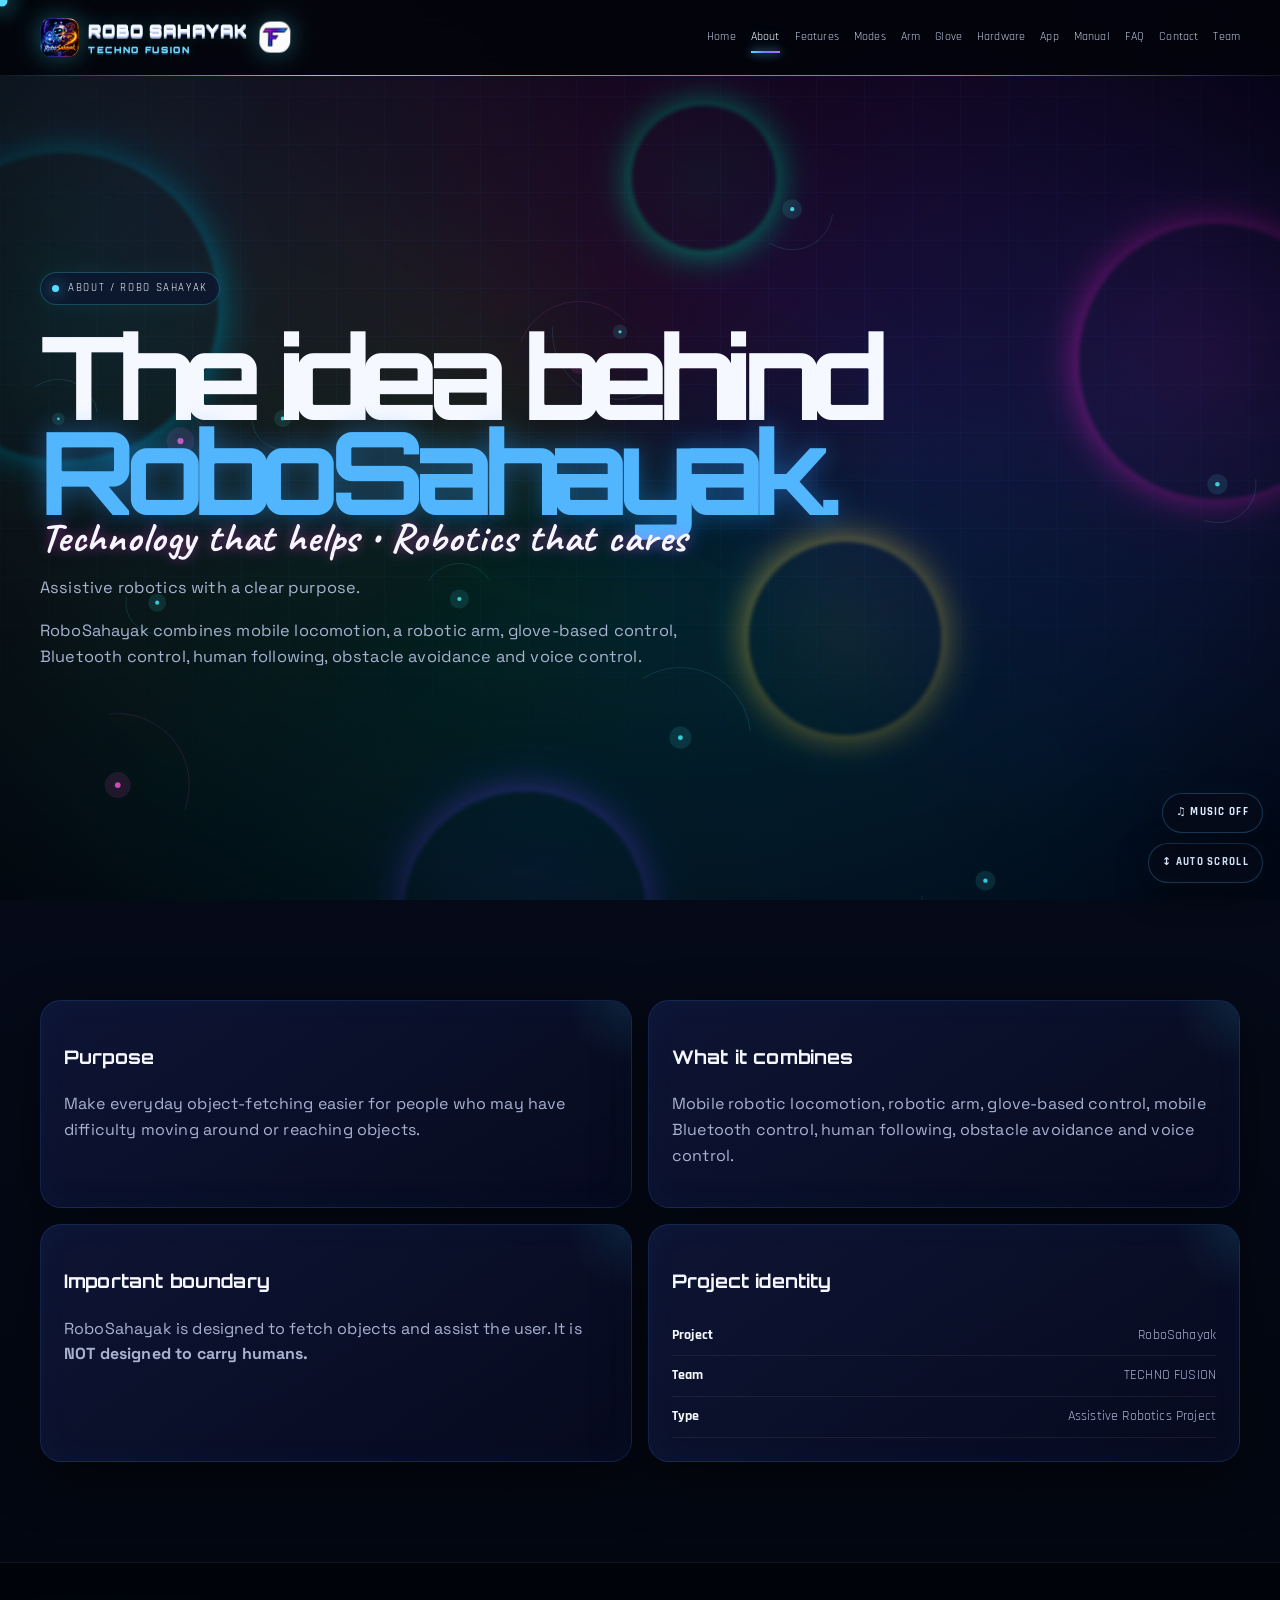
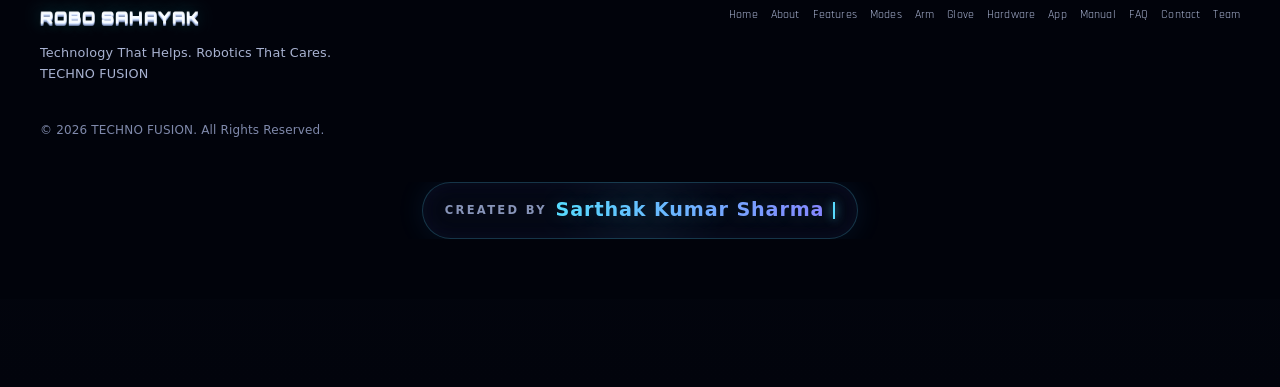
==== about.html @ befca132 "publish RoboSahayak_V1" ====
<!doctype html><html lang="en"><head><meta charset="utf-8"><meta name="theme-color" content="#02030a"><meta name="viewport" content="width=device-width,initial-scale=1"><meta name="description" content="RoboSahayak combines mobile locomotion, a robotic arm, glove-based control, Bluetooth control, human following, obstacle avoidance and voice control."><meta property="og:title" content="RoboSahayak | About"><meta property="og:description" content="RoboSahayak combines mobile locomotion, a robotic arm, glove-based control, Bluetooth control, human following, obstacle avoidance and voice control."><meta property="og:type" content="website"><title>RoboSahayak | About</title><link rel="icon" href="assets/RoboSahayak_final_logo.jpeg"><link rel="stylesheet" href="styles.css"></head><body><div class="cursor" aria-hidden="true"></div>
<header class="nav"><div class="container navin"><a class="brand" href="index.html"><img src="assets/RoboSahayak_final_logo.jpeg" alt="RoboSahayak logo" onerror="this.style.display='none'"><div class="three-d-brand"><span class="three-d-robo">ROBO SAHAYAK</span><small class="three-d-techno">TECHNO FUSION</small></div><img class="tfmark three-d-tf" src="assets/TECHNO_FUSION_TF_logo.png" alt="TECHNO FUSION TF logo"></a><button class="menu" aria-label="Open navigation" aria-expanded="false">☰</button><nav class="links" aria-label="Main navigation"><a href="index.html">Home</a><a href="about.html">About</a><a href="features.html">Features</a><a href="modes.html">Modes</a><a href="arm.html">Arm</a><a href="glove.html">Glove</a><a href="hardware.html">Hardware</a><a href="app.html">App</a><a href="manual.html">Manual</a><a href="faq.html">FAQ</a><a href="contact.html">Contact</a><a href="team.html">Team</a></nav></div></header>
<main><section class="hero"><div class="container"><div class="reveal"><span class="eyebrow"><span class="dot"></span> About / ROBO SAHAYAK</span><h1 style="margin-top:24px">The idea behind <span class='blue'>RoboSahayak.</span></h1><div class="tagline-script reveal">Technology that helps • Robotics that cares</div><p>Assistive robotics with a clear purpose.</p><p>RoboSahayak combines mobile locomotion, a robotic arm, glove-based control, Bluetooth control, human following, obstacle avoidance and voice control.</p></div></div></section><section><div class="container grid g2"><div class="card reveal"><h3>Purpose</h3><p>Make everyday object-fetching easier for people who may have difficulty moving around or reaching objects.</p></div><div class="card reveal"><h3>What it combines</h3><p>Mobile robotic locomotion, robotic arm, glove-based control, mobile Bluetooth control, human following, obstacle avoidance and voice control.</p></div><div class="card reveal"><h3>Important boundary</h3><p>RoboSahayak is designed to fetch objects and assist the user. It is <b>NOT designed to carry humans.</b></p></div><div class="card reveal"><h3>Project identity</h3><div class="spec"><b>Project</b><span>RoboSahayak</span></div><div class="spec"><b>Team</b><span>TECHNO FUSION</span></div><div class="spec"><b>Type</b><span>Assistive Robotics Project</span></div></div></div></section></main>
<footer><div class="container foot"><div><div class="brand"><span class="three-d-brand three-d-robo">ROBO SAHAYAK</span></div><p style="color:var(--muted);font-size:.8rem">Technology That Helps. Robotics That Cares.<br>TECHNO FUSION</p></div><nav><a href="index.html">Home</a><a href="about.html">About</a><a href="features.html">Features</a><a href="modes.html">Modes</a><a href="arm.html">Arm</a><a href="glove.html">Glove</a><a href="hardware.html">Hardware</a><a href="app.html">App</a><a href="manual.html">Manual</a><a href="faq.html">FAQ</a><a href="contact.html">Contact</a><a href="team.html">Team</a></nav></div><div class="container" style="margin-top:24px;color:#7f89ab;font-size:.75rem">© 2026 TECHNO FUSION. All Rights Reserved.</div><div class="creator-credit" aria-label="Created by Sarthak Kumar Sharma"><div class="creator-credit-line"><span class="creator-label">Created by</span><span class="creator-name">Sarthak Kumar Sharma</span><span class="creator-cursor" aria-hidden="true"></span></div></div></footer><script src="script.js"></script></body></html>
---- styles.css ----
/* Premium multi-font system: futuristic display + technical UI + stylish handwritten accents */
@import url('https://fonts.googleapis.com/css2?family=Caveat:wght@500;600;700&family=Exo+2:wght@400;500;600;700;800&family=Orbitron:wght@500;600;700;800;900&family=Rajdhani:wght@400;500;600;700&family=Space+Grotesk:wght@400;500;600;700&display=swap');
:root{
 --font-display:'Orbitron',system-ui,sans-serif;
 --font-body:'Space Grotesk',system-ui,sans-serif;
 --font-tech:'Rajdhani',system-ui,sans-serif;
 --font-alt:'Exo 2',system-ui,sans-serif;
 --font-script:'Caveat',cursive;
}
body{font-family:var(--font-body),system-ui,sans-serif;letter-spacing:.01em}
.nav,.links,.btn,.kicker,.eyebrow,.spec,.node,.foot nav{font-family:var(--font-tech),system-ui,sans-serif}
.brand,.brand small,.hero h1,.head h2,.card h3,.loader-logo,.foot strong{font-family:var(--font-display),var(--font-alt),system-ui,sans-serif}
.hero p,.head p,.card p,details p,label,input,textarea,select{font-family:var(--font-body),system-ui,sans-serif}
.script,.handwritten,.tagline-script{font-family:var(--font-script),cursive!important;font-weight:700;letter-spacing:.02em}
.tagline-script{font-size:clamp(1.7rem,3.2vw,2.6rem);line-height:1;color:#f7f5ff;text-shadow:0 0 12px #ff4fd866,0 0 28px #a86cff33;display:inline-block;transform:rotate(-2deg);animation:scriptFloat 3.2s ease-in-out infinite}
.kicker{letter-spacing:.2em}
@keyframes scriptFloat{50%{transform:rotate(1deg) translateY(-3px)}}
@media(prefers-reduced-motion:reduce){.tagline-script{animation:none!important}}
:root{--bg:#02030a;--bg2:#07091a;--panel:rgba(9,13,34,.72);--panel-solid:#0b102b;--text:#f6f8ff;--muted:#a8b2d1;--cyan:#43f5ff;--blue:#36a7ff;--purple:#9b6cff;--pink:#ff49d8;--gold:#ffd76a;--green:#5cff9a;--max:1200px;--ease:cubic-bezier(.2,.75,.2,1)}
*{box-sizing:border-box}html{scroll-behavior:smooth;scroll-padding-top:86px}body{margin:0;color:var(--text);font-family:Inter,ui-sans-serif,system-ui,-apple-system,BlinkMacSystemFont,"Segoe UI",sans-serif;background:radial-gradient(circle at 12% 10%,#164cff22,transparent 28rem),radial-gradient(circle at 88% 22%,#ff32dc1c,transparent 28rem),linear-gradient(180deg,var(--bg),var(--bg2) 50%,#02030a);overflow-x:hidden;line-height:1.6}
body:before{content:"";position:fixed;inset:0;z-index:-4;pointer-events:none;background-image:linear-gradient(#6270ff0b 1px,transparent 1px),linear-gradient(90deg,#6270ff0b 1px,transparent 1px);background-size:48px 48px;mask-image:linear-gradient(#000 0%,#000 55%,transparent 100%)}
body:after{content:"";position:fixed;inset:0;z-index:100;pointer-events:none;background:radial-gradient(circle at var(--mx,50%) var(--my,50%),#43f5ff0a,transparent 24rem);mix-blend-mode:screen}
a{color:inherit;text-decoration:none}img,video{max-width:100%;display:block}.container{width:min(var(--max),calc(100% - 36px));margin:auto}
/* Loading / transition */
.loader{position:fixed;inset:0;z-index:9999;background:#010208;overflow:hidden;transition:opacity .55s ease,visibility .55s}.loader.hide{opacity:0;visibility:hidden;pointer-events:none}.loader-status{font-size:.65rem;letter-spacing:.19em;color:#e2e8ff;text-transform:uppercase}.loader-bar{height:3px;background:#fff2;border-radius:99px;margin-top:12px;overflow:hidden}.loader-bar i{display:block;height:100%;width:0;background:linear-gradient(90deg,var(--cyan),var(--blue),var(--purple),var(--pink));box-shadow:0 0 18px var(--cyan);animation:load 1.8s var(--ease) forwards}.loader-percent{font-size:.62rem;letter-spacing:.2em;color:#aeb8d8;margin-top:7px}.page-transition{position:fixed;inset:0;z-index:9000;background:radial-gradient(circle,#172d78,#050616 65%);opacity:0;visibility:hidden;transition:.4s}.page-transition.on{opacity:1;visibility:visible}
/* Navigation */
.nav{height:76px;position:fixed;inset:0 0 auto;z-index:5000;background:#03040be8;border-bottom:1px solid #fff1;backdrop-filter:blur(16px);-webkit-backdrop-filter:blur(16px)}.nav:after{content:"";position:absolute;left:0;right:0;bottom:-1px;height:1px;background:linear-gradient(90deg,transparent,var(--cyan),var(--purple),var(--pink),transparent);animation:lineTravel 5s linear infinite}.navin{height:100%;display:flex;align-items:center;gap:18px}.brand{display:flex;align-items:center;gap:9px;font-weight:950;letter-spacing:.04em;white-space:nowrap}.brand img{width:39px;height:39px;border-radius:11px;object-fit:contain;filter:drop-shadow(0 0 12px #43f5ff55)}.brand .tfmark{width:31px;height:31px;margin-left:3px}.brand small{display:block;color:#909bbd;font-size:.55rem;letter-spacing:.19em}.links{margin-left:auto;display:flex;align-items:center;gap:15px}.links a{font-size:.74rem;color:#c2c9df;position:relative;padding:8px 0;transition:color .2s ease,text-shadow .2s ease}.links a:after{content:"";position:absolute;left:0;right:100%;bottom:2px;height:2px;background:linear-gradient(90deg,var(--cyan),var(--purple),var(--pink));box-shadow:0 0 10px var(--cyan);transition:right .25s}.links a:hover,.links a.active{color:#fff;text-shadow:0 0 14px #43f5ff66}.links a:hover:after,.links a.active:after{right:0}.menu{display:none;margin-left:auto;border:1px solid #43f5ff33;background:#ffffff07;color:#fff;border-radius:12px;padding:9px 12px;font-size:1.1rem}
/* Main / hero */
main{padding-top:76px}.hero{min-height:calc(100vh - 76px);display:grid;align-items:center;padding:72px 0 90px;position:relative}.hero-wrap{display:grid;grid-template-columns:1.03fr .97fr;align-items:center;gap:50px}.hero h1{font-size:clamp(4rem,9vw,8.5rem);line-height:.82;letter-spacing:-.09em;margin:24px 0 0}.hero p{max-width:720px;color:var(--muted);font-size:1.02rem}.eyebrow{display:inline-flex;align-items:center;gap:9px;padding:7px 11px;border:1px solid #43f5ff3b;background:#0b1430aa;border-radius:999px;font-size:.69rem;letter-spacing:.15em;text-transform:uppercase;box-shadow:0 0 24px #43f5ff0e}.dot{width:7px;height:7px;border-radius:50%;background:var(--cyan);box-shadow:0 0 15px var(--cyan);animation:blink 1.2s ease-in-out infinite}.blue{color:var(--blue);text-shadow:0 0 24px #36a7ff66}.purple{color:var(--purple);text-shadow:0 0 24px #9b6cff66}.actions{display:flex;gap:11px;flex-wrap:wrap;margin-top:24px}.btn{min-height:49px;padding:0 17px;border-radius:13px;border:1px solid #43f5ff36;display:inline-flex;align-items:center;justify-content:center;font-weight:850;font-size:.86rem;position:relative;overflow:hidden;transition:transform .2s ease,box-shadow .2s ease,border-color .2s ease}.btn:before{content:"";position:absolute;top:0;bottom:0;width:90px;background:linear-gradient(90deg,transparent,#fff4,transparent);transform:translateX(-150px);animation:buttonShine 4s ease-in-out infinite}.btn>*{position:relative}.primary{background:linear-gradient(120deg,var(--blue),var(--purple),var(--pink));background-size:200% 200%;animation:gradient 6s ease infinite;box-shadow:0 0 26px #7b5cff2b}.secondary{background:#fff6}.btn:hover{transform:translateY(-3px);border-color:#43f5ff88;box-shadow:0 0 28px #43f5ff22,0 14px 32px #0007}
/* media/robot */
.hero-visual{min-height:470px;display:grid;place-items:center}.media-orbit{width:min(520px,90vw);aspect-ratio:1;position:relative;display:grid;place-items:center}.media-orbit:before,.media-orbit:after{content:"";position:absolute;border-radius:50%;border:1px solid #43f5ff22;inset:8%;animation:orbit 18s linear infinite}.media-orbit:after{inset:17%;border-color:#ff49d833;animation-direction:reverse;animation-duration:13s}.media-ring{position:absolute;border-radius:50%;border:1px solid #43f5ff33;pointer-events:none}.r1{inset:2%;animation:orbit 24s linear infinite}.r2{inset:26%;border-style:dashed;animation:orbit 10s linear infinite reverse}.r3{inset:38%;border-color:#ffd76a55;animation:orbit 7s linear infinite}.hero-art{position:absolute;width:63%;height:63%;object-fit:contain;mix-blend-mode:screen;opacity:.88;filter:drop-shadow(0 0 22px #43f5ff22);animation:heroFloat 4.5s ease-in-out infinite}.media-label{position:absolute;bottom:7%;padding:8px 11px;border:1px solid #43f5ff33;background:#050817d9;border-radius:999px;color:#dbe3ff;font-size:.6rem;letter-spacing:.14em;box-shadow:0 0 20px #43f5ff12}
/* sections/cards */
section{padding:100px 0;position:relative}.head{max-width:800px;margin-bottom:34px}.kicker{color:var(--cyan);font-size:.69rem;font-weight:900;letter-spacing:.16em;text-transform:uppercase;text-shadow:0 0 14px #43f5ff55}.head h2{font-size:clamp(2rem,5vw,3.5rem);line-height:1.04;letter-spacing:-.045em;margin:8px 0 12px}.head p,.card p{color:var(--muted)}.grid{display:grid;gap:16px}.g2{grid-template-columns:repeat(2,1fr)}.g3{grid-template-columns:repeat(3,1fr)}.g4{grid-template-columns:repeat(4,1fr)}.card{position:relative;overflow:hidden;background:linear-gradient(145deg,#11183bcf,#070b20e8);border:1px solid #7168ff2e;border-radius:21px;padding:23px;box-shadow:0 18px 55px #0006,inset 0 0 35px #7b5cff08;transition:transform .35s var(--ease),border-color .25s,box-shadow .35s}.card:before{content:"";position:absolute;width:130px;height:130px;right:-65px;top:-65px;border-radius:50%;background:radial-gradient(circle,#43f5ff16,transparent 70%);animation:orbDrift 8s ease-in-out infinite}.card:after{content:"";position:absolute;left:-110%;top:0;width:75%;height:1px;background:linear-gradient(90deg,transparent,var(--cyan),var(--pink),transparent);animation:scan 5s linear infinite}.card:hover{transform:translateY(-6px);border-color:#43f5ff66;box-shadow:0 0 30px #43f5ff15,0 24px 65px #0008,inset 0 0 45px #9b6cff08}.icon{font-size:1.35rem;margin-bottom:13px;text-shadow:0 0 18px currentColor;animation:iconBob 3s ease-in-out infinite}.spec{display:flex;justify-content:space-between;gap:16px;padding:9px 0;border-bottom:1px solid #fff1;font-size:.85rem}.spec span{color:var(--muted);text-align:right}.flow{display:flex;flex-wrap:wrap;align-items:center;justify-content:center;gap:9px}.node{padding:11px 14px;border:1px solid #43f5ff33;background:#fff4;border-radius:12px;font-size:.79rem;font-weight:850;box-shadow:0 0 16px #43f5ff0c;animation:node 3s ease-in-out infinite}.arrow{color:var(--cyan);font-weight:950;animation:arrow 1.3s ease-in-out infinite}.timeline{display:grid;gap:13px}.step{display:grid;grid-template-columns:47px 1fr;gap:14px}.num{width:42px;height:42px;border-radius:50%;display:grid;place-items:center;background:linear-gradient(135deg,var(--cyan),var(--purple),var(--pink));font-weight:950;box-shadow:0 0 25px #9b6cff44;animation:numPulse 2.6s ease-in-out infinite}.distance{display:grid;grid-template-columns:repeat(3,1fr);gap:12px}.distance .card{text-align:center}.distance strong{font-size:1.4rem;display:block}.gallery{display:grid;grid-template-columns:repeat(4,1fr);gap:14px}.ph{aspect-ratio:4/3;border:1px dashed #7168ff55;border-radius:17px;display:grid;place-items:center;text-align:center;color:#9ca7cc;background:linear-gradient(135deg,#36a7ff08,#9b6cff0b);position:relative;overflow:hidden}.ph:before{content:"";position:absolute;left:0;right:0;top:-2px;height:2px;background:linear-gradient(90deg,transparent,var(--cyan),transparent);box-shadow:0 0 12px var(--cyan);animation:photoScan 3.5s linear infinite}.wide{grid-column:span 2}
/* radar */
.radar{width:min(300px,80vw);aspect-ratio:1;margin:auto;border-radius:50%;position:relative;border:1px solid #43f5ff55;background:repeating-radial-gradient(circle,#43f5ff08 0 1px,transparent 2px 54px);box-shadow:0 0 55px #43f5ff12,inset 0 0 40px #43f5ff08;overflow:hidden}.radar:before{content:"";position:absolute;inset:50% 0 auto 50%;width:50%;height:2px;transform-origin:left;background:linear-gradient(90deg,var(--cyan),transparent);box-shadow:0 0 14px var(--cyan);animation:radar 2.6s linear infinite}.radar:after{content:"";position:absolute;left:67%;top:31%;width:9px;height:9px;border-radius:50%;background:var(--pink);box-shadow:0 0 20px var(--pink);animation:target 1.1s ease-in-out infinite}
/* form/footer */
input,textarea,select{width:100%;background:#020616e8;color:#fff;border:1px solid #7168ff55;border-radius:12px;padding:12px 13px;font:inherit;outline:none;transition:.2s}input:focus,textarea:focus,select:focus{border-color:var(--cyan);box-shadow:0 0 20px #43f5ff18}label{display:grid;gap:6px;color:#dbe1f5;font-size:.82rem;margin-bottom:12px}textarea{min-height:125px;resize:vertical}details{padding:16px 18px;background:#fff4;border:1px solid #7168ff44;border-radius:14px;transition:.25s}details+details{margin-top:9px}details[open]{border-color:#43f5ff66;box-shadow:0 0 26px #43f5ff12}summary{cursor:pointer;font-weight:800}details p{color:var(--muted);padding-top:9px}footer{padding:42px 0;border-top:1px solid #fff1;background:#02040be8;position:relative}.foot{display:flex;justify-content:space-between;gap:25px;flex-wrap:wrap}.foot nav{display:flex;flex-wrap:wrap;gap:13px;color:var(--muted);font-size:.78rem}.foot nav a:hover{color:var(--cyan)}
/* Reveal and FX */
.reveal{opacity:0;transform:translateY(22px);transition:opacity .75s var(--ease),transform .75s var(--ease)}.reveal.show{opacity:1;transform:none}.glow{animation:glow 3s ease-in-out infinite}.cursor{position:fixed;z-index:10001;pointer-events:none;width:11px;height:11px;border-radius:50%;background:var(--cyan);box-shadow:0 0 22px 6px #43f5ff55;transform:translate(-50%,-50%);display:none}.ambient-canvas{position:fixed;inset:0;width:100%;height:100%;z-index:-2;pointer-events:none}.sound-dot{width:6px;height:6px;display:inline-block;border-radius:50%;background:var(--cyan);box-shadow:0 0 9px var(--cyan);margin-right:6px}
@keyframes load{to{width:100%}}@keyframes reactorSpin{to{transform:rotate(360deg)}}@keyframes reactorOrbit{to{transform:rotate(360deg)}}@keyframes hue{to{background-position:300% 0}}@keyframes loaderFloat{50%{transform:translateY(-7px) rotate(2deg)}}@keyframes lineTravel{to{background-position:300% 0}}@keyframes blink{50%{opacity:.35;transform:scale(.65)}}@keyframes buttonShine{0%,55%{transform:translateX(-150px)}75%,100%{transform:translateX(520px)}}@keyframes gradient{50%{background-position:100% 80%}}@keyframes orbit{to{transform:rotate(360deg)}}@keyframes heroFloat{50%{transform:translateY(-8px)}}@keyframes orbDrift{50%{transform:translate(-30px,30px)}}@keyframes scan{to{left:130%}}@keyframes iconBob{50%{transform:translateY(-3px)}}@keyframes node{50%{transform:translateY(-2px);box-shadow:0 0 20px #43f5ff18}}@keyframes arrow{50%{transform:translateY(2px);opacity:.35}}@keyframes numPulse{50%{box-shadow:0 0 34px #ff49d855}}@keyframes photoScan{to{transform:translateY(180px)}}@keyframes radar{to{transform:rotate(360deg)}}@keyframes target{50%{opacity:.25;transform:scale(.65)}}@keyframes glow{50%{filter:drop-shadow(0 0 14px #43f5ff33)}}
@media (pointer:fine) and (min-width:900px){.cursor{display:block}.links a:hover{transform:translateY(-1px)}}
@media(max-width:1050px){.links{display:none}.menu{display:block}.links.open{display:flex;position:absolute;left:0;right:0;top:76px;padding:16px 18px;flex-direction:column;align-items:flex-start;background:#040718f4;border-bottom:1px solid #43f5ff22;box-shadow:0 20px 40px #0008}.hero-wrap{grid-template-columns:1fr}.g4{grid-template-columns:repeat(2,1fr)}.g3{grid-template-columns:repeat(2,1fr)}.gallery{grid-template-columns:repeat(2,1fr)}}
@media(max-width:640px){.container{width:calc(100% - 24px)}section{padding:74px 0}.hero{padding:55px 0 65px}.hero h1{font-size:19vw}.hero-visual{min-height:350px}.g2,.g3,.g4,.distance,.gallery{grid-template-columns:1fr}.wide{grid-column:span 1}.actions .btn{width:100%}.brand .tfmark{display:none}.cursor{display:none}.flow{justify-content:flex-start}.arrow{transform:rotate(90deg)}}
@media(prefers-reduced-motion:reduce){html{scroll-behavior:auto}.loader-video,.loader-reactor,.loader-bar i,.nav:after,.dot,.btn:before,.media-orbit:before,.media-orbit:after,.media-ring,.hero-art,.card:before,.card:after,.icon,.node,.arrow,.num,.ph:before,.radar:before,.radar:after,.glow{animation:none!important}.reveal{opacity:1;transform:none}.cursor,.ambient-canvas{display:none!important}}

/* ===== BEAST v3: animated multicolour atmosphere + physics-inspired particles ===== */
body{background:#02020b;position:relative}
body:before{background-image:linear-gradient(#6675ff0a 1px,transparent 1px),linear-gradient(90deg,#6675ff0a 1px,transparent 1px);background-size:48px 48px;animation:gridDrift 22s linear infinite}
body:after{z-index:0;background:radial-gradient(420px circle at var(--mx,50%) var(--my,50%),#43f5ff12,transparent 70%);mix-blend-mode:screen}
.neon-atmosphere{position:fixed;inset:0;z-index:-3;pointer-events:none;overflow:hidden;filter:saturate(1.35)}
.neon-atmosphere:before{content:"";position:absolute;inset:-35%;background:conic-gradient(from 0deg,#ff2bd41b,#7b4dff22,#00d9ff1e,#00ffb31a,#ffe05a18,#ff2bd41b);filter:blur(65px);animation:colorWheel 26s linear infinite}
.neon-atmosphere:after{content:"";position:absolute;inset:0;background:radial-gradient(ellipse at 50% 50%,transparent 0 25%,#03030d66 68%,#010108c9 100%)}
.energy{position:absolute;border-radius:50%;filter:blur(2px);mix-blend-mode:screen;opacity:.52}
.energy:after{content:"";position:absolute;inset:18%;border:1px solid currentColor;border-radius:50%;box-shadow:0 0 35px currentColor;animation:energySpin 9s linear infinite}
.e1{width:38vw;height:38vw;left:-14vw;top:7vh;color:#00d9ff;background:radial-gradient(circle,#00d9ff2c,transparent 65%);animation:energyFloat1 16s ease-in-out infinite}
.e2{width:34vw;height:34vw;right:-12vw;top:16vh;color:#ff2bd4;background:radial-gradient(circle,#ff2bd428,transparent 66%);animation:energyFloat2 19s ease-in-out infinite}
.e3{width:30vw;height:30vw;left:26vw;bottom:-16vw;color:#7b4dff;background:radial-gradient(circle,#7b4dff2b,transparent 66%);animation:energyFloat3 17s ease-in-out infinite}
.e4{width:24vw;height:24vw;right:22vw;bottom:12vh;color:#ffe05a;background:radial-gradient(circle,#ffe05a1b,transparent 66%);animation:energyFloat2 14s ease-in-out infinite reverse}
.e5{width:18vw;height:18vw;left:46vw;top:7vh;color:#00ffb3;background:radial-gradient(circle,#00ffb31a,transparent 66%);animation:energyFloat1 12s ease-in-out infinite reverse}
.ambient-canvas{z-index:-1;mix-blend-mode:screen}
.scroll-beam{position:fixed;z-index:10002;left:0;top:0;height:2px;width:0;pointer-events:none;background:linear-gradient(90deg,#43f5ff,#36a7ff,#9b6cff,#ff49d8,#ffd76a,#43f5ff);background-size:300% 100%;box-shadow:0 0 14px #43f5ff;animation:beamFlow 3s linear infinite}
.loader-reactor{position:absolute;left:50%;top:50%;width:170px;height:170px;transform:translate(-50%,-50%);pointer-events:none}
.loader-reactor:before,.loader-reactor:after{content:"";position:absolute;inset:0;border:1px solid #43f5ff44;border-radius:50%;animation:energySpin 7s linear infinite}
.loader-reactor:after{inset:18px;border-color:#ff49d855;animation-direction:reverse;animation-duration:4.5s}
.loader-reactor i,.loader-reactor b{position:absolute;width:8px;height:8px;border-radius:50%;top:50%;left:50%;background:#43f5ff;box-shadow:0 0 18px 6px #43f5ff99;animation:loaderElectron 2.5s linear infinite}
.loader-reactor b{background:#ff49d8;box-shadow:0 0 18px 6px #ff49d899;animation-duration:3.4s;animation-direction:reverse}
.loader-percent{font-size:.65rem;letter-spacing:.2em;color:#8e9ac3;margin-top:8px}
.loader-inner{position:relative}
@keyframes gridDrift{to{background-position:48px 48px}}
@keyframes colorWheel{to{transform:rotate(360deg)}}
@keyframes energySpin{to{transform:rotate(360deg)}}
@keyframes energyFloat1{50%{transform:translate(8vw,-4vh) scale(1.08)}}
@keyframes energyFloat2{50%{transform:translate(-7vw,6vh) scale(.94)}}
@keyframes energyFloat3{50%{transform:translate(4vw,-7vh) scale(1.12)}}
@keyframes beamFlow{to{background-position:300% 0}}
@keyframes loaderElectron{to{transform:rotate(360deg) translateX(75px) rotate(-360deg)}}
@media(max-width:640px){.music-toggle{bottom:58px;right:10px}.energy{opacity:.4}.neon-atmosphere:before{filter:blur(42px)}}
@media(prefers-reduced-motion:reduce){body:before,.neon-atmosphere:before,.energy,.energy:after,.scroll-beam,.loader-video,.loader-bar i{animation:none!important}.ambient-canvas{display:none!important}}

/* v5 identity + manual components */
.dual-logos{display:flex;align-items:center;justify-content:center;gap:16px;flex-wrap:wrap;margin:12px 0 18px}.dual-logos img{width:120px;height:92px;object-fit:contain;border-radius:14px;filter:drop-shadow(0 0 18px #43f5ff22)}.team-logo-card{display:flex;flex-direction:column}.team-logo-frame{background:#fff;border-radius:18px;padding:12px;margin:14px 0;display:grid;place-items:center;min-height:230px;overflow:hidden}.team-logo-frame img{width:min(100%,520px);height:220px;object-fit:contain}.manual-section{padding-top:24px}.manual-toc{position:relative}.manual-toc-grid{display:grid;grid-template-columns:repeat(3,1fr);gap:9px}.manual-toc-grid a{padding:10px 12px;border:1px solid #43f5ff22;border-radius:12px;background:#ffffff05;color:#cbd4ef;font-family:var(--font-tech);font-weight:700;font-size:.84rem;transition:transform .2s ease,border-color .2s ease,background .2s ease}.manual-toc-grid a:hover{transform:translateY(-2px);border-color:#43f5ff66;background:#43f5ff08}.manual-list{padding-left:1.2rem;color:var(--muted)}.manual-list li{margin:.45rem 0}.manual-chip-grid .card{min-height:92px;display:flex;align-items:center}.manual-chip-grid h3{margin:0;font-size:1rem}.warning-card{border-color:#ffd76a55;box-shadow:0 0 30px #ffd76a0e}.warning-card h3{color:var(--gold)}.manual-flow{justify-content:flex-start}.table-wrap{overflow:auto;padding:0}.spec-table{width:100%;border-collapse:collapse;min-width:760px}.spec-table th,.spec-table td{padding:13px 14px;text-align:left;border-bottom:1px solid #ffffff10;vertical-align:top}.spec-table th{font-family:var(--font-tech);color:var(--cyan);font-size:.78rem;letter-spacing:.12em;text-transform:uppercase;background:#43f5ff08}.spec-table td{color:var(--muted);font-size:.84rem}.spec-table td:first-child{color:#f1f4ff;font-weight:700}.thank-you{margin-top:28px;padding-top:24px;border-top:1px solid #ffffff12}.thank-you h2{font-family:var(--font-display);margin:0 0 8px}@media(max-width:800px){.manual-toc-grid{grid-template-columns:repeat(2,1fr)}}@media(max-width:520px){.manual-toc-grid{grid-template-columns:1fr}.team-logo-frame{min-height:180px}.team-logo-frame img{height:170px}.dual-logos img{width:105px;height:78px}.spec-table{min-width:680px}}

/* ===== v6 device-ready + feedback polish ===== */
html{min-height:100%;-webkit-text-size-adjust:100%;text-size-adjust:100%}
body{min-width:0;min-height:100svh;overscroll-behavior-x:none}
button,input,select,textarea{font:inherit}
button{touch-action:manipulation}
.btn,.menu{min-height:44px}
label{display:grid;gap:7px}
input,select,textarea{width:100%;max-width:100%;border:1px solid #43f5ff25;border-radius:12px;background:#050a1c;color:var(--text);padding:12px 13px;outline:none;transition:border-color .2s,box-shadow .2s,transform .2s}
input:focus,select:focus,textarea:focus{border-color:#43f5ff88;box-shadow:0 0 0 3px #43f5ff14,0 0 22px #43f5ff10}
textarea{resize:vertical;min-height:130px}
.form-note{font-size:.82rem!important;color:#9ea9c9!important}
.form-status{min-height:1.5em;font-size:.8rem;color:#aab7d7}
.hp-field{position:absolute!important;left:-10000px!important;width:1px!important;height:1px!important;opacity:0!important;pointer-events:none!important}
button:disabled{opacity:.55;cursor:wait}
img,video{height:auto}
.media video{width:100%;height:auto;max-height:72vh;object-fit:cover}
.table-wrap{-webkit-overflow-scrolling:touch;scrollbar-width:thin}
@media(max-width:1050px){
  .nav{height:70px}
  main{padding-top:70px}
  .links.open{top:70px;max-height:calc(100svh - 70px);overflow:auto;padding-bottom:calc(18px + env(safe-area-inset-bottom))}
  .hero{min-height:calc(100svh - 70px)}
}
@media(max-width:700px){
  .container{width:calc(100% - 22px)}
  section{padding:62px 0}
  .hero{padding:42px 0 58px;min-height:auto}
  .hero h1{font-size:clamp(3.1rem,17vw,6rem);word-break:normal}
  .hero p{font-size:.96rem}
  .actions{gap:9px}
  .actions .btn{width:100%;justify-content:center}
  .card{padding:18px}
  .g2,.g3,.g4,.gallery,.distance{grid-template-columns:1fr}
  .wide{grid-column:span 1}
  .dual-logos img{width:92px;height:70px}
  .team-logo-frame{min-height:155px}.team-logo-frame img{height:145px}
  .fx-button{right:10px;bottom:10px;max-width:calc(100vw - 20px);font-size:.66rem}
  .foot{display:grid;gap:18px}
  .foot nav{display:grid;grid-template-columns:repeat(2,minmax(0,1fr));gap:8px}
}
@media(max-width:430px){
  .brand{font-size:.84rem;gap:6px}.brand img{width:34px;height:34px}.brand small{font-size:.48rem}
  .menu{padding:8px 10px}
  .eyebrow{font-size:.59rem;letter-spacing:.11em}
  .tagline-script{font-size:1.65rem}
  .spec{grid-template-columns:1fr;gap:4px}
  .manual-toc-grid{grid-template-columns:1fr}
  .btn{padding:0 14px}
}
@media(hover:none){.card:hover{transform:none}.links a:hover:after{right:100%}}
@media(prefers-reduced-motion:reduce){input,select,textarea{transition:none}.btn:before{animation:none!important}}

/* ===== Premium v10 interaction layer ===== */
:root{
  --blue:#2f9bff;
  --cyan:#58dcff;
  --purple:#6f7cff;
  --pink:#b66cff;
}
body{
  background:
    radial-gradient(circle at 14% 8%,#1677ff22,transparent 30rem),
    radial-gradient(circle at 88% 20%,#4f55ff18,transparent 28rem),
    linear-gradient(180deg,#01040b 0%,#050a18 48%,#02040c 100%);
}
body:before{
  background-image:linear-gradient(#3e9dff0b 1px,transparent 1px),linear-gradient(90deg,#3e9dff0b 1px,transparent 1px);
}
.nav:after{background:linear-gradient(90deg,transparent,var(--cyan),var(--blue),var(--purple),transparent)}
.primary{background:linear-gradient(120deg,#178cff,var(--blue),#6375ff);box-shadow:0 0 28px #2f9bff32}
.blue{color:#52b6ff;text-shadow:0 0 26px #2f9bff70}
.purple{color:#8290ff;text-shadow:0 0 26px #6572ff70}
.card{border-color:#438dff2e;box-shadow:0 18px 55px #0007,inset 0 0 35px #3e8fff09}
.card:hover{border-color:#55b9ff77;box-shadow:0 0 34px #2f9bff1a,0 24px 65px #0009,inset 0 0 45px #5278ff0b}

.music-toggle,.auto-scroll-toggle{
  position:fixed;z-index:10001;bottom:17px;min-height:40px;padding:0 13px;
  border:1px solid #4caeff44;border-radius:999px;background:#050b19dd;color:#dcecff;
  font-family:var(--font-tech);font-size:.68rem;font-weight:800;letter-spacing:.12em;
  backdrop-filter:blur(14px);-webkit-backdrop-filter:blur(14px);
  box-shadow:0 10px 30px #0008,0 0 22px #2f9bff10;
  cursor:pointer;transition:transform .2s ease,border-color .2s ease,box-shadow .2s ease,background .2s ease;
}
.music-toggle{right:17px}.auto-scroll-toggle{right:145px}
.music-toggle:hover,.auto-scroll-toggle:hover,.music-toggle.on,.auto-scroll-toggle.on{
  transform:translateY(-2px);border-color:#5ac6ff99;background:#0a1730ee;box-shadow:0 0 24px #2f9bff24,0 10px 30px #0009;
}
.robo-music{display:none}
@media(max-width:700px){
  .music-toggle,.auto-scroll-toggle{bottom:10px;font-size:.61rem;padding:0 10px}
  .music-toggle{right:10px;bottom:58px}
  .auto-scroll-toggle{right:10px}
}
@media(prefers-reduced-motion:reduce){.music-toggle,.auto-scroll-toggle{transition:none}.card:hover{transform:none}}
.premium-video-card{padding:10px;border-radius:24px;background:linear-gradient(145deg,#0a1730ee,#060a18f5);border-color:#4aaeff3b;box-shadow:0 24px 70px #0009,0 0 40px #2f9bff12}
.premium-video-card video{width:100%;max-height:70vh;object-fit:contain;border-radius:17px;background:#01030a}
.premium-video-card figcaption{padding:12px 8px 4px;color:#aeb9d8;font-family:var(--font-tech);font-size:.72rem;letter-spacing:.1em;text-transform:uppercase}

/* v11: keep the final page artwork visible above the fixed controls */
.scroll-control-clearance{height:88px;width:100%;pointer-events:none;flex:none}
.music-toggle,.auto-scroll-toggle{bottom:18px}
@media(max-width:700px){
  .scroll-control-clearance{height:96px}
  .music-toggle{bottom:58px}
  .auto-scroll-toggle{bottom:10px}
}

/* v13: only Music and Auto Scroll floating controls. */
.music-toggle.music-button{right:17px;bottom:67px;z-index:10002}
.auto-scroll-toggle{right:17px;bottom:17px;z-index:10001}
@media(max-width:700px){
  .music-toggle.music-button{right:10px;bottom:60px}
  .auto-scroll-toggle{right:10px;bottom:10px}
}

/* v17 interactive premium modules */
.mission-grid{display:grid;grid-template-columns:1.35fr .65fr;gap:18px}.mission-console{min-height:330px}.console-top{display:flex;justify-content:space-between;gap:12px;color:#9fb1d7;font:700 .7rem var(--font-tech);letter-spacing:.12em}.status-dot{display:inline-block;width:7px;height:7px;border-radius:50%;background:var(--cyan);box-shadow:0 0 14px var(--cyan);margin-right:7px}.console-screen{margin-top:22px;min-height:245px;border:1px solid #43f5ff26;border-radius:18px;background:radial-gradient(circle at 50% 50%,#2f9bff18,transparent 38%),linear-gradient(145deg,#061126,#02040d);position:relative;overflow:hidden}.console-screen:before,.console-screen:after{content:"";position:absolute;inset:12%;border:1px solid #43f5ff18;border-radius:50%;animation:orbit 18s linear infinite}.console-screen:after{inset:25%;animation-direction:reverse}.console-orb{position:absolute;width:90px;height:90px;border-radius:50%;left:50%;top:50%;transform:translate(-50%,-50%);background:radial-gradient(circle,#58dcff55,transparent 68%);box-shadow:0 0 70px #2f9bff33;animation:glow 2.4s ease-in-out infinite}.telemetry{position:absolute;left:16px;right:16px;bottom:14px;display:grid;grid-template-columns:repeat(4,1fr);gap:8px}.telemetry div{padding:9px;border:1px solid #43f5ff18;background:#020613b8;border-radius:10px}.telemetry small{display:block;color:#7180a8;font:700 .52rem var(--font-tech);letter-spacing:.1em}.telemetry b{font:800 .75rem var(--font-tech);color:#dce8ff}.signal-stack{display:flex;flex-direction:column;align-items:center;gap:9px;margin-top:18px}.signal-stack .node{width:100%;text-align:center}.journey{display:grid;grid-template-columns:repeat(7,1fr);gap:8px;position:relative}.journey:before{content:"";position:absolute;top:25px;left:5%;right:5%;height:1px;background:linear-gradient(90deg,transparent,var(--cyan),var(--purple),transparent)}.journey-item{position:relative;text-align:center}.journey-item b{display:grid;place-items:center;width:50px;height:50px;margin:0 auto 10px;border:1px solid #43f5ff44;border-radius:50%;background:#071126;box-shadow:0 0 24px #2f9bff16;font:800 .75rem var(--font-tech)}.journey-item span{font-size:.72rem;color:#b5c0df}
.mode-lab{padding:0;overflow:hidden}.mode-tabs{display:flex;flex-wrap:wrap;border-bottom:1px solid #43f5ff18;background:#050a18}.mode-tab{appearance:none;border:0;border-right:1px solid #43f5ff14;background:transparent;color:#8e9abc;padding:15px 13px;font:800 .65rem var(--font-tech);letter-spacing:.04em;cursor:pointer}.mode-tab:hover,.mode-tab.active{color:#fff;background:#2f9bff14;box-shadow:inset 0 -2px 0 var(--cyan)}.mode-output{display:grid;grid-template-columns:130px 1fr;gap:28px;align-items:center;padding:28px}.mode-pulse{width:110px;height:110px;border-radius:50%;border:1px solid #58dcff55;background:radial-gradient(circle,#58dcff20,transparent 62%);box-shadow:0 0 45px #2f9bff18;animation:glow 2s ease-in-out infinite}.mode-chips{display:flex;gap:8px;flex-wrap:wrap;margin-top:16px}.mode-chips span{padding:7px 10px;border-radius:999px;border:1px solid #43f5ff24;background:#071126;color:#b9c8eb;font:700 .6rem var(--font-tech)}
.glove-lab,.arm-explorer{display:grid;grid-template-columns:1fr 1fr;gap:28px;align-items:center}.fake-glove{min-height:330px;position:relative;border:1px solid #43f5ff1e;border-radius:22px;background:radial-gradient(circle at 50% 45%,#2f9bff18,transparent 45%),#030714}.finger{position:absolute;display:grid;place-items:center;padding:12px 8px;border:1px solid #43f5ff35;background:#08142ad9;border-radius:12px;color:#cde7ff;font:800 .58rem var(--font-tech);box-shadow:0 0 20px #2f9bff12}.index{left:38%;top:14%;height:105px}.middle{left:50%;top:7%;height:125px}.ring{left:62%;top:17%;height:100px}.little{left:73%;top:30%;height:75px}.thumb{left:19%;top:49%;height:80px;transform:rotate(-32deg)}.gesture-btn,.arm-part{display:block;width:100%;text-align:left;padding:12px 14px;margin-bottom:8px;border:1px solid #43f5ff1c;border-radius:11px;background:#071126;color:#9eacd0;font:700 .68rem var(--font-tech);cursor:pointer}.gesture-btn.active,.arm-part.active{color:#fff;border-color:#58dcff55;background:#2f9bff12;box-shadow:0 0 22px #2f9bff12}.gesture-result,.arm-info{margin-top:18px;padding:18px;border:1px solid #43f5ff1b;border-radius:16px;background:#040a17}.arm-visual{min-height:340px;position:relative;border:1px solid #43f5ff1e;border-radius:22px;background:radial-gradient(circle at 50% 55%,#6f7cff18,transparent 42%),#030714;overflow:hidden}.arm-base{position:absolute;width:120px;height:34px;left:50%;bottom:35px;transform:translateX(-50%);border-radius:50%;background:linear-gradient(90deg,#19365d,#58dcff55,#19365d);box-shadow:0 0 30px #2f9bff22}.arm-link{position:absolute;height:18px;border-radius:12px;background:linear-gradient(90deg,#2f9bff,#8c72ff);box-shadow:0 0 20px #2f9bff33;transform-origin:left center}.l1{width:120px;left:50%;bottom:58px;transform:rotate(-58deg)}.l2{width:105px;left:45%;bottom:160px;transform:rotate(-28deg)}.l3{width:85px;left:72%;bottom:207px;transform:rotate(35deg)}.arm-joint{position:absolute;width:24px;height:24px;border-radius:50%;background:#58dcff;box-shadow:0 0 18px #58dcff}.j1{left:48%;bottom:53px}.j2{left:57%;bottom:144px}.j3{left:70%;bottom:201px}.arm-gripper{position:absolute;left:82%;bottom:239px;color:#fff;font-size:2rem;transform:rotate(-25deg)}
.architecture{display:grid;grid-template-columns:1fr auto 1fr auto 1fr;align-items:center;gap:12px}.arch-node{padding:22px;text-align:center;border:1px solid #43f5ff2a;border-radius:16px;background:linear-gradient(145deg,#07142b,#030714);box-shadow:0 0 30px #2f9bff0c;font:800 .8rem var(--font-tech);color:#dce8ff}.arch-node small,.arch-branches small{display:block;margin-top:6px;color:#7e8caf;font-size:.58rem;font-weight:600}.arch-branches{grid-column:1/-1;display:grid;grid-template-columns:repeat(4,1fr);gap:10px;margin-top:10px}.arch-branches div{padding:15px;text-align:center;border:1px solid #43f5ff17;border-radius:13px;background:#040a17;color:#b9c8eb;font:700 .65rem var(--font-tech)}.phone-showcase{display:flex;justify-content:center;gap:35px;flex-wrap:wrap}.phone{width:210px;height:400px;border:7px solid #111a31;border-radius:30px;background:#02050d;box-shadow:0 25px 60px #0009,0 0 35px #2f9bff12;padding:14px;position:relative}.phone-notch{width:75px;height:18px;border-radius:0 0 12px 12px;background:#111a31;position:absolute;top:-1px;left:50%;transform:translateX(-50%)}.phone-ui{height:100%;border-radius:20px;padding:55px 18px 18px;background:radial-gradient(circle at 50% 30%,#2f9bff20,transparent 38%),linear-gradient(145deg,#07142b,#030714);color:#dce8ff}.phone-ui b{font:900 1.25rem var(--font-display)}.phone-ui>span{display:block;margin-top:8px;color:#7f91ba;font:700 .55rem var(--font-tech);letter-spacing:.13em}.mini-joystick{width:80px;height:80px;border-radius:50%;border:1px solid #58dcff44;display:grid;place-items:center;margin:55px auto 25px;box-shadow:0 0 30px #2f9bff18}.mini-bars{display:flex;gap:6px;align-items:end;height:40px}.mini-bars i{display:block;width:12px;height:20px;background:#58dcff66;border-radius:4px;animation:iconBob 1.3s ease-in-out infinite}.mini-bars i:nth-child(2){height:35px;animation-delay:.15s}.mini-bars i:nth-child(3){height:26px;animation-delay:.3s}.voice-ring{width:95px;height:95px;border-radius:50%;display:grid;place-items:center;margin:55px auto 25px;border:1px solid #b66cff66;box-shadow:0 0 35px #6f7cff22;animation:glow 2s ease-in-out infinite}.ai-lines{text-align:center;font-size:2rem;line-height:1.7;margin-top:55px;color:#58dcff}
.timeline{display:grid;grid-template-columns:repeat(4,1fr);gap:12px}.timeline-card{padding:24px;border:1px solid #43f5ff1e;border-radius:18px;background:linear-gradient(145deg,#07142b,#030714)}.timeline-card b{display:block;font:900 .75rem var(--font-tech);color:#58dcff;letter-spacing:.12em}.timeline-card span{display:block;margin-top:10px;color:#9eacd0;font-size:.82rem}
@media(max-width:900px){.mission-grid,.glove-lab,.arm-explorer{grid-template-columns:1fr}.journey{grid-template-columns:repeat(4,1fr)}.journey:before{display:none}.architecture{grid-template-columns:1fr}.architecture>span{transform:rotate(90deg);justify-self:center}.arch-branches{grid-template-columns:repeat(2,1fr)}.timeline{grid-template-columns:repeat(2,1fr)}}
@media(max-width:640px){.telemetry{grid-template-columns:repeat(2,1fr)}.mode-output{grid-template-columns:1fr}.mode-pulse{margin:auto}.journey{grid-template-columns:repeat(2,1fr)}.arch-branches{grid-template-columns:1fr}.timeline{grid-template-columns:1fr}.phone{width:190px;height:360px}}

/* ---------- Dimensional 3D brand treatment ---------- */
.three-d-brand,.three-d-robo,.three-d-techno,.three-d-techno-title,.three-d-techno-kicker{
  transform-style:preserve-3d;
}
.three-d-robo{
  display:inline-block;
  color:#f7fbff;
  font-weight:1000;
  letter-spacing:.055em;
  text-shadow:
    0 1px 0 #d9e6ff,
    0 2px 0 #a8b9dc,
    0 3px 0 #7183aa,
    0 5px 10px #000a,
    0 0 18px #43f5ff55;
  transform:perspective(500px) rotateX(8deg);
}
.three-d-techno{
  display:block;
  color:#72dfff !important;
  text-shadow:0 1px 0 #284c72,0 2px 0 #142b48,0 4px 12px #000b,0 0 12px #43f5ff55;
  transform:perspective(450px) rotateX(7deg);
}
.three-d-techno-title{
  display:inline-block;
  text-shadow:0 2px 0 #263b80,0 4px 0 #18265c,0 7px 18px #000b,0 0 28px #43aaff55;
  transform:perspective(700px) rotateX(5deg);
}
.three-d-techno-kicker{
  display:inline-block;
  text-shadow:0 1px 0 #24446a,0 3px 8px #000b,0 0 14px #43f5ff55;
}
.three-d-tf{
  transform:perspective(450px) rotateY(-10deg) rotateX(7deg) translateZ(4px);
  filter:drop-shadow(3px 5px 0 #162044) drop-shadow(0 0 15px #43f5ff44);
}
.three-d-logo-row img:last-child{
  transform:perspective(500px) rotateY(-8deg) rotateX(5deg);
  filter:drop-shadow(3px 5px 0 #182148) drop-shadow(0 0 18px #43f5ff33);
}


/* Team contribution typing effect */
.team-contribution-grid{align-items:stretch}
.team-contribution-card{position:relative;overflow:hidden}
.team-contribution-card h4{margin:.45rem 0 1rem;font-size:.9rem;line-height:1.55;color:var(--cyan);font-weight:700}
.typing-text{min-height:8.5rem;line-height:1.82}
.typing-text.typing-active::after{content:"▋";display:inline-block;margin-left:3px;color:var(--cyan);animation:typingCursor .75s steps(1,end) infinite}
@keyframes typingCursor{0%,49%{opacity:1}50%,100%{opacity:0}}
@media(max-width:800px){.typing-text{min-height:0}}

/* Creator signature — animated closing credit */
.creator-credit{position:relative;margin:42px auto 18px;text-align:center;overflow:hidden;isolation:isolate}
.creator-credit::before{content:"";position:absolute;left:50%;top:50%;width:240px;height:80px;transform:translate(-50%,-50%);background:radial-gradient(circle,rgba(88,220,255,.16),transparent 68%);filter:blur(10px);z-index:-1;animation:creatorPulse 2.8s ease-in-out infinite}
.creator-credit-line{display:inline-flex;align-items:center;gap:.55rem;flex-wrap:wrap;justify-content:center;padding:12px 22px;border:1px solid rgba(88,220,255,.22);border-radius:999px;background:rgba(8,12,28,.62);box-shadow:0 0 28px rgba(47,155,255,.1),inset 0 0 20px rgba(111,124,255,.06);backdrop-filter:blur(12px)}
.creator-label{font-size:.72rem;letter-spacing:.2em;text-transform:uppercase;color:#8794b8;font-weight:700}
.creator-name{font-size:clamp(.95rem,2vw,1.2rem);font-weight:900;letter-spacing:.045em;background:linear-gradient(90deg,#58dcff,#8d7cff,#58dcff);background-size:220% auto;-webkit-background-clip:text;background-clip:text;color:transparent;animation:creatorShimmer 3.2s linear infinite;text-shadow:0 0 18px rgba(88,220,255,.18)}
.creator-cursor{display:inline-block;width:2px;height:1.05em;background:#58dcff;box-shadow:0 0 10px #58dcff;animation:creatorBlink .72s steps(1,end) infinite}
.creator-credit::after{content:"";position:absolute;left:50%;bottom:-2px;width:min(360px,72vw);height:1px;transform:translateX(-50%);background:linear-gradient(90deg,transparent,rgba(88,220,255,.65),rgba(182,108,255,.65),transparent);animation:creatorLine 2.6s ease-in-out infinite}
@keyframes creatorBlink{50%{opacity:0}}
@keyframes creatorPulse{50%{transform:translate(-50%,-50%) scale(1.22);opacity:.7}}
@keyframes creatorShimmer{to{background-position:220% center}}
@keyframes creatorLine{0%,100%{opacity:.25;transform:translateX(-50%) scaleX(.72)}50%{opacity:1;transform:translateX(-50%) scaleX(1)}}
@media (prefers-reduced-motion:reduce){.creator-credit::before,.creator-name,.creator-cursor,.creator-credit::after{animation:none}}
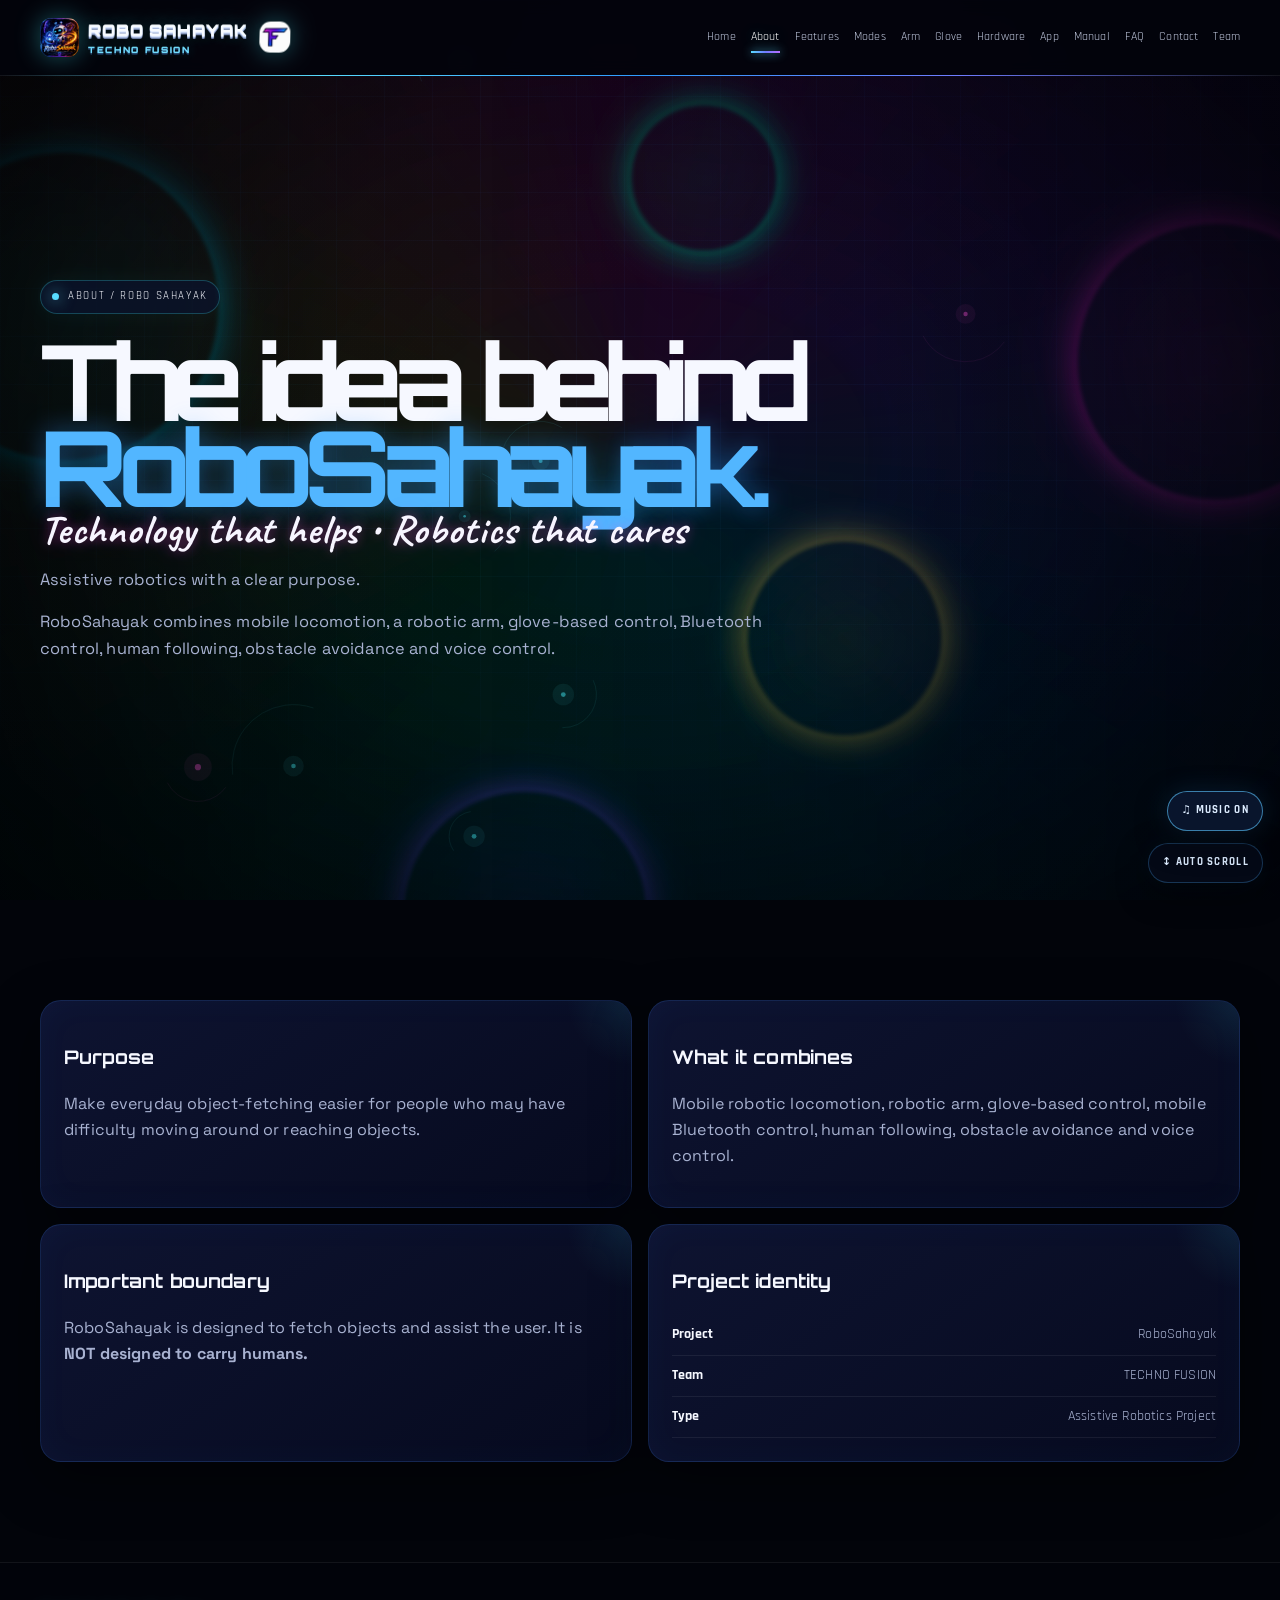
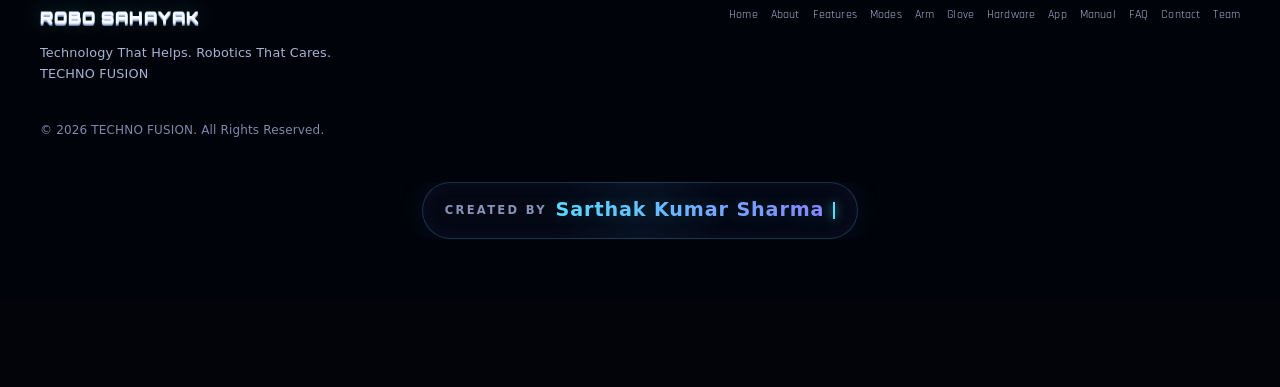
==== commit c5851681: "Replace RoboSahayak V22 with Final V28" ====
--- a/about.html
+++ b/about.html
@@ -1,4 +1,4 @@
-<!doctype html><html lang="en"><head><meta charset="utf-8"><meta name="theme-color" content="#02030a"><meta name="viewport" content="width=device-width,initial-scale=1"><meta name="description" content="RoboSahayak combines mobile locomotion, a robotic arm, glove-based control, Bluetooth control, human following, obstacle avoidance and voice control."><meta property="og:title" content="RoboSahayak | About"><meta property="og:description" content="RoboSahayak combines mobile locomotion, a robotic arm, glove-based control, Bluetooth control, human following, obstacle avoidance and voice control."><meta property="og:type" content="website"><title>RoboSahayak | About</title><link rel="icon" href="assets/RoboSahayak_final_logo.jpeg"><link rel="stylesheet" href="styles.css"></head><body><div class="cursor" aria-hidden="true"></div>
+<!doctype html><html lang="en"><head><meta charset="utf-8"><meta name="theme-color" content="#02030a"><meta name="viewport" content="width=device-width,initial-scale=1"><meta name="description" content="RoboSahayak combines mobile locomotion, a robotic arm, glove-based control, Bluetooth control, human following, obstacle avoidance and voice control."><meta property="og:title" content="RoboSahayak | About"><meta property="og:description" content="RoboSahayak combines mobile locomotion, a robotic arm, glove-based control, Bluetooth control, human following, obstacle avoidance and voice control."><meta property="og:type" content="website"><title>RoboSahayak | About</title><link rel="icon" href="assets/RoboSahayak_final_logo.jpeg"><link rel="stylesheet" href="styles.css"></head><body>
 <header class="nav"><div class="container navin"><a class="brand" href="index.html"><img src="assets/RoboSahayak_final_logo.jpeg" alt="RoboSahayak logo" onerror="this.style.display='none'"><div class="three-d-brand"><span class="three-d-robo">ROBO SAHAYAK</span><small class="three-d-techno">TECHNO FUSION</small></div><img class="tfmark three-d-tf" src="assets/TECHNO_FUSION_TF_logo.png" alt="TECHNO FUSION TF logo"></a><button class="menu" aria-label="Open navigation" aria-expanded="false">☰</button><nav class="links" aria-label="Main navigation"><a href="index.html">Home</a><a href="about.html">About</a><a href="features.html">Features</a><a href="modes.html">Modes</a><a href="arm.html">Arm</a><a href="glove.html">Glove</a><a href="hardware.html">Hardware</a><a href="app.html">App</a><a href="manual.html">Manual</a><a href="faq.html">FAQ</a><a href="contact.html">Contact</a><a href="team.html">Team</a></nav></div></header>
 <main><section class="hero"><div class="container"><div class="reveal"><span class="eyebrow"><span class="dot"></span> About / ROBO SAHAYAK</span><h1 style="margin-top:24px">The idea behind <span class='blue'>RoboSahayak.</span></h1><div class="tagline-script reveal">Technology that helps • Robotics that cares</div><p>Assistive robotics with a clear purpose.</p><p>RoboSahayak combines mobile locomotion, a robotic arm, glove-based control, Bluetooth control, human following, obstacle avoidance and voice control.</p></div></div></section><section><div class="container grid g2"><div class="card reveal"><h3>Purpose</h3><p>Make everyday object-fetching easier for people who may have difficulty moving around or reaching objects.</p></div><div class="card reveal"><h3>What it combines</h3><p>Mobile robotic locomotion, robotic arm, glove-based control, mobile Bluetooth control, human following, obstacle avoidance and voice control.</p></div><div class="card reveal"><h3>Important boundary</h3><p>RoboSahayak is designed to fetch objects and assist the user. It is <b>NOT designed to carry humans.</b></p></div><div class="card reveal"><h3>Project identity</h3><div class="spec"><b>Project</b><span>RoboSahayak</span></div><div class="spec"><b>Team</b><span>TECHNO FUSION</span></div><div class="spec"><b>Type</b><span>Assistive Robotics Project</span></div></div></div></section></main>
 <footer><div class="container foot"><div><div class="brand"><span class="three-d-brand three-d-robo">ROBO SAHAYAK</span></div><p style="color:var(--muted);font-size:.8rem">Technology That Helps. Robotics That Cares.<br>TECHNO FUSION</p></div><nav><a href="index.html">Home</a><a href="about.html">About</a><a href="features.html">Features</a><a href="modes.html">Modes</a><a href="arm.html">Arm</a><a href="glove.html">Glove</a><a href="hardware.html">Hardware</a><a href="app.html">App</a><a href="manual.html">Manual</a><a href="faq.html">FAQ</a><a href="contact.html">Contact</a><a href="team.html">Team</a></nav></div><div class="container" style="margin-top:24px;color:#7f89ab;font-size:.75rem">© 2026 TECHNO FUSION. All Rights Reserved.</div><div class="creator-credit" aria-label="Created by Sarthak Kumar Sharma"><div class="creator-credit-line"><span class="creator-label">Created by</span><span class="creator-name">Sarthak Kumar Sharma</span><span class="creator-cursor" aria-hidden="true"></span></div></div></footer><script src="script.js"></script></body></html>
--- a/styles.css
+++ b/styles.css
@@ -37,12 +37,12 @@
 /* form/footer */
 input,textarea,select{width:100%;background:#020616e8;color:#fff;border:1px solid #7168ff55;border-radius:12px;padding:12px 13px;font:inherit;outline:none;transition:.2s}input:focus,textarea:focus,select:focus{border-color:var(--cyan);box-shadow:0 0 20px #43f5ff18}label{display:grid;gap:6px;color:#dbe1f5;font-size:.82rem;margin-bottom:12px}textarea{min-height:125px;resize:vertical}details{padding:16px 18px;background:#fff4;border:1px solid #7168ff44;border-radius:14px;transition:.25s}details+details{margin-top:9px}details[open]{border-color:#43f5ff66;box-shadow:0 0 26px #43f5ff12}summary{cursor:pointer;font-weight:800}details p{color:var(--muted);padding-top:9px}footer{padding:42px 0;border-top:1px solid #fff1;background:#02040be8;position:relative}.foot{display:flex;justify-content:space-between;gap:25px;flex-wrap:wrap}.foot nav{display:flex;flex-wrap:wrap;gap:13px;color:var(--muted);font-size:.78rem}.foot nav a:hover{color:var(--cyan)}
 /* Reveal and FX */
-.reveal{opacity:0;transform:translateY(22px);transition:opacity .75s var(--ease),transform .75s var(--ease)}.reveal.show{opacity:1;transform:none}.glow{animation:glow 3s ease-in-out infinite}.cursor{position:fixed;z-index:10001;pointer-events:none;width:11px;height:11px;border-radius:50%;background:var(--cyan);box-shadow:0 0 22px 6px #43f5ff55;transform:translate(-50%,-50%);display:none}.ambient-canvas{position:fixed;inset:0;width:100%;height:100%;z-index:-2;pointer-events:none}.sound-dot{width:6px;height:6px;display:inline-block;border-radius:50%;background:var(--cyan);box-shadow:0 0 9px var(--cyan);margin-right:6px}
+.reveal{opacity:0;transform:translateY(22px);transition:opacity .75s var(--ease),transform .75s var(--ease)}.reveal.show{opacity:1;transform:none}.glow{animation:glow 3s ease-in-out infinite}.cursor{display:none}.ambient-canvas{position:fixed;inset:0;width:100%;height:100%;z-index:-2;pointer-events:none}.sound-dot{width:6px;height:6px;display:inline-block;border-radius:50%;background:var(--cyan);box-shadow:0 0 9px var(--cyan);margin-right:6px}
 @keyframes load{to{width:100%}}@keyframes reactorSpin{to{transform:rotate(360deg)}}@keyframes reactorOrbit{to{transform:rotate(360deg)}}@keyframes hue{to{background-position:300% 0}}@keyframes loaderFloat{50%{transform:translateY(-7px) rotate(2deg)}}@keyframes lineTravel{to{background-position:300% 0}}@keyframes blink{50%{opacity:.35;transform:scale(.65)}}@keyframes buttonShine{0%,55%{transform:translateX(-150px)}75%,100%{transform:translateX(520px)}}@keyframes gradient{50%{background-position:100% 80%}}@keyframes orbit{to{transform:rotate(360deg)}}@keyframes heroFloat{50%{transform:translateY(-8px)}}@keyframes orbDrift{50%{transform:translate(-30px,30px)}}@keyframes scan{to{left:130%}}@keyframes iconBob{50%{transform:translateY(-3px)}}@keyframes node{50%{transform:translateY(-2px);box-shadow:0 0 20px #43f5ff18}}@keyframes arrow{50%{transform:translateY(2px);opacity:.35}}@keyframes numPulse{50%{box-shadow:0 0 34px #ff49d855}}@keyframes photoScan{to{transform:translateY(180px)}}@keyframes radar{to{transform:rotate(360deg)}}@keyframes target{50%{opacity:.25;transform:scale(.65)}}@keyframes glow{50%{filter:drop-shadow(0 0 14px #43f5ff33)}}
-@media (pointer:fine) and (min-width:900px){.cursor{display:block}.links a:hover{transform:translateY(-1px)}}
+@media (pointer:fine) and (min-width:900px){body{cursor:default}.links a,.btn,button,summary,.gesture-btn,.arm-part,.mode-tab{cursor:pointer}.typing-text,input,textarea,select{cursor:text}.links a:hover{transform:translateY(-1px)}}
 @media(max-width:1050px){.links{display:none}.menu{display:block}.links.open{display:flex;position:absolute;left:0;right:0;top:76px;padding:16px 18px;flex-direction:column;align-items:flex-start;background:#040718f4;border-bottom:1px solid #43f5ff22;box-shadow:0 20px 40px #0008}.hero-wrap{grid-template-columns:1fr}.g4{grid-template-columns:repeat(2,1fr)}.g3{grid-template-columns:repeat(2,1fr)}.gallery{grid-template-columns:repeat(2,1fr)}}
-@media(max-width:640px){.container{width:calc(100% - 24px)}section{padding:74px 0}.hero{padding:55px 0 65px}.hero h1{font-size:19vw}.hero-visual{min-height:350px}.g2,.g3,.g4,.distance,.gallery{grid-template-columns:1fr}.wide{grid-column:span 1}.actions .btn{width:100%}.brand .tfmark{display:none}.cursor{display:none}.flow{justify-content:flex-start}.arrow{transform:rotate(90deg)}}
-@media(prefers-reduced-motion:reduce){html{scroll-behavior:auto}.loader-video,.loader-reactor,.loader-bar i,.nav:after,.dot,.btn:before,.media-orbit:before,.media-orbit:after,.media-ring,.hero-art,.card:before,.card:after,.icon,.node,.arrow,.num,.ph:before,.radar:before,.radar:after,.glow{animation:none!important}.reveal{opacity:1;transform:none}.cursor,.ambient-canvas{display:none!important}}
+@media(max-width:640px){.container{width:calc(100% - 24px)}section{padding:74px 0}.hero{padding:55px 0 65px}.hero h1{font-size:19vw}.hero-visual{min-height:350px}.g2,.g3,.g4,.distance,.gallery{grid-template-columns:1fr}.wide{grid-column:span 1}.actions .btn{width:100%}.brand .tfmark{display:none}.flow{justify-content:flex-start}.arrow{transform:rotate(90deg)}}
+@media(prefers-reduced-motion:reduce){html{scroll-behavior:auto}.loader-video,.loader-reactor,.loader-bar i,.nav:after,.dot,.btn:before,.media-orbit:before,.media-orbit:after,.media-ring,.hero-art,.card:before,.card:after,.icon,.node,.arrow,.num,.ph:before,.radar:before,.radar:after,.glow{animation:none!important}.reveal{opacity:1;transform:none}.ambient-canvas{display:none!important}}
 
 /* ===== BEAST v3: animated multicolour atmosphere + physics-inspired particles ===== */
 body{background:#02020b;position:relative}
@@ -269,3 +269,287 @@
 @keyframes creatorShimmer{to{background-position:220% center}}
 @keyframes creatorLine{0%,100%{opacity:.25;transform:translateX(-50%) scaleX(.72)}50%{opacity:1;transform:translateX(-50%) scaleX(1)}}
 @media (prefers-reduced-motion:reduce){.creator-credit::before,.creator-name,.creator-cursor,.creator-credit::after{animation:none}}
+
+
+/* ===== RoboSahayak V23: responsive + performance refinement ===== */
+html{scroll-padding-top:clamp(70px,7vw,90px);overflow-x:hidden}
+body{min-width:0;overflow-x:hidden;background:#02040a}
+/* Consistent dark edge tint: keeps the atmospheric effect uniform across the full viewport. */
+body::after{z-index:0;background:linear-gradient(90deg,rgba(0,0,0,.30) 0%,rgba(0,0,0,.08) 18%,rgba(0,0,0,0) 42%,rgba(0,0,0,0) 68%,rgba(0,0,0,.22) 100%),radial-gradient(ellipse at 50% 45%,transparent 0%,rgba(0,0,0,.05) 48%,rgba(0,0,0,.38) 100%);mix-blend-mode:multiply;pointer-events:none}
+main,footer,.nav{position:relative;z-index:1}
+.container{width:min(var(--max),calc(100% - clamp(24px,5vw,72px)))}
+img,video{max-width:100%;height:auto}
+.hero{overflow:hidden;isolation:isolate}
+.hero::before{content:"";position:absolute;inset:0;z-index:-1;pointer-events:none;background:linear-gradient(90deg,rgba(2,4,10,.16),transparent 38%,rgba(2,4,10,.26) 100%)}
+.hero-wrap{min-width:0}
+.hero h1{max-width:100%;font-size:clamp(3.4rem,8.2vw,8.5rem);overflow-wrap:anywhere}
+.hero p{max-width:clamp(42rem,62vw,48rem)}
+.hero-visual{min-width:0}
+.hero-art{max-width:63%;}
+.card,.premium-video-card,.console-screen,.fake-glove,.arm-visual,.phone{contain:paint}
+.card:before,.card:after{animation-duration:12s}
+.neon-atmosphere{contain:strict}
+.neon-atmosphere:before{animation-duration:42s}
+.energy:after{animation-duration:14s}
+.scroll-beam{animation-duration:6s}
+/* V23 boot screen */
+.loader{display:grid;place-items:center;background:#01040b;color:#f6f8ff}
+.loader::before{content:"";position:absolute;inset:0;background:radial-gradient(circle at 50% 42%,#178cff18,transparent 26rem),linear-gradient(180deg,#01030a,#02040d 55%,#010208);}
+.loader-grid{position:absolute;inset:0;background-image:linear-gradient(#58dcff0a 1px,transparent 1px),linear-gradient(90deg,#58dcff0a 1px,transparent 1px);background-size:42px 42px;mask-image:linear-gradient(#000,transparent 88%);animation:gridDrift 24s linear infinite}
+.loader-core{position:relative;width:min(92vw,560px);display:flex;flex-direction:column;align-items:center;text-align:center;padding:24px}
+.loader-orbit{position:absolute;left:50%;top:82px;border:1px solid #58dcff2a;border-radius:50%;pointer-events:none;transform:translateX(-50%) rotateX(68deg);}
+.orbit-a{width:220px;height:80px;animation:energySpin 7s linear infinite}
+.orbit-b{width:290px;height:104px;border-color:#6f7cff28;animation:energySpin 11s linear infinite reverse}
+.orbit-c{width:350px;height:126px;border-color:#b66cff1d;animation:energySpin 16s linear infinite}
+.loader-logo-wrap{position:relative;width:112px;height:112px;margin-bottom:20px;border-radius:28px;display:grid;place-items:center;background:#050b19;border:1px solid #58dcff44;box-shadow:0 0 45px #2f9bff22,inset 0 0 28px #58dcff0b;overflow:hidden}
+.loader-logo-wrap img{width:82px;height:82px;object-fit:contain;border-radius:20px;filter:drop-shadow(0 0 14px #58dcff55);animation:loaderLogoPulse 2.4s ease-in-out infinite}
+.loader-logo-wrap span{position:absolute;left:-20%;right:-20%;top:0;height:2px;background:linear-gradient(90deg,transparent,#58dcff,#b66cff,transparent);box-shadow:0 0 15px #58dcff;animation:loaderScan 1.9s linear infinite}
+.loader-kicker{font:700 .65rem var(--font-tech);letter-spacing:.24em;color:#7fdfff;text-transform:uppercase;margin-bottom:8px}
+.loader-title{display:flex;gap:.28em;align-items:baseline;justify-content:center;flex-wrap:wrap;font:900 clamp(2rem,8vw,3.8rem)/.95 var(--font-display);letter-spacing:.06em;text-shadow:0 3px 0 #18265c,0 0 24px #43aaff45}
+.loader-title span:first-child{color:#f7fbff}.loader-title span:last-child{color:#7888ff}
+.loader-status{display:flex;align-items:center;gap:9px;margin-top:20px;font:700 .7rem var(--font-tech);letter-spacing:.13em;color:#b9c7e6}
+.loader-status em{font-style:normal;color:#58dcff;animation:loaderTextPulse 1.1s ease-in-out infinite}
+.loader-pulse{width:7px;height:7px;border-radius:50%;background:#58dcff;box-shadow:0 0 14px #58dcff;animation:blink 1s ease-in-out infinite}
+.loader-diagnostics{display:grid;grid-template-columns:repeat(4,1fr);width:min(100%,420px);gap:8px;margin-top:18px}
+.loader-diagnostics span{padding:8px 5px;border:1px solid #58dcff1f;background:#061025aa;border-radius:10px}
+.loader-diagnostics small{display:block;color:#6f7fa7;font:700 .5rem var(--font-tech);letter-spacing:.12em}.loader-diagnostics strong{display:block;color:#dbe8ff;font:800 .62rem var(--font-tech);letter-spacing:.08em;margin-top:2px}
+.loader-progress{width:min(100%,420px);height:3px;margin-top:20px;border-radius:999px;background:#ffffff12;overflow:hidden}.loader-progress i{display:block;width:0;height:100%;background:linear-gradient(90deg,#43f5ff,#36a7ff,#6f7cff,#b66cff);box-shadow:0 0 14px #58dcff;animation:loaderProgress 1.45s linear forwards}
+.loader-percent{margin-top:8px;color:#7181a9;font:700 .62rem var(--font-tech);letter-spacing:.18em}
+@keyframes loaderLogoPulse{50%{transform:scale(1.035);filter:drop-shadow(0 0 22px #58dcff77)}}
+@keyframes loaderScan{to{transform:translateY(120px)}}
+@keyframes loaderProgress{to{width:100%}}
+@keyframes loaderTextPulse{50%{opacity:.45}}
+/* Keep TV/widescreen layouts from becoming excessively stretched. */
+@media(min-width:1440px){:root{--max:1320px}.container{width:min(var(--max),calc(100% - 96px))}.hero-wrap{gap:72px}.hero h1{font-size:clamp(5.5rem,7.2vw,9rem)}section{padding:120px 0}}
+/* Laptop/tablet */
+@media(max-width:1050px){.navin{padding-inline:2px}.hero-wrap{gap:32px}.hero h1{font-size:clamp(3.8rem,10vw,7rem)}.hero-visual{min-height:390px}.links.open{backdrop-filter:blur(12px);-webkit-backdrop-filter:blur(12px)}}
+/* Phones */
+@media(max-width:700px){
+  .container{width:calc(100% - 22px)}
+  .nav{backdrop-filter:blur(10px);-webkit-backdrop-filter:blur(10px)}
+  .hero{padding-top:38px}
+  .hero h1{font-size:clamp(3rem,16vw,5.5rem);letter-spacing:-.075em;line-height:.86}
+  .tagline-script{max-width:100%;font-size:clamp(1.45rem,7vw,2rem);line-height:1.05}
+  .hero p{font-size:.94rem;line-height:1.65}
+  .hero-visual{min-height:300px;margin-top:12px}
+  .media-orbit{width:min(82vw,390px)}
+  .hero-art{width:58%;height:58%}
+  .media-label{font-size:.52rem;max-width:82%;text-align:center}
+  .actions .btn{min-height:50px}
+  .section{padding:60px 0}
+  .loader-orbit{top:72px}.orbit-a{width:170px;height:62px}.orbit-b{width:220px;height:80px}.orbit-c{width:270px;height:98px}
+  .loader-logo-wrap{width:92px;height:92px;border-radius:22px}.loader-logo-wrap img{width:68px;height:68px}
+  .loader-diagnostics{gap:5px}.loader-diagnostics span{padding:7px 3px}.loader-diagnostics strong{font-size:.56rem}
+  .loader-kicker{font-size:.54rem;letter-spacing:.18em}.loader-status{font-size:.58rem}
+}
+/* Small phones */
+@media(max-width:430px){.hero h1{font-size:clamp(2.8rem,15.5vw,4.7rem)}.eyebrow{max-width:100%;overflow:hidden}.loader-core{padding:18px}.loader-diagnostics{width:100%}.loader-title{font-size:clamp(1.8rem,9vw,2.6rem)}}
+/* Coarse pointers: no hover transforms, less expensive atmospheric work, same visual identity. */
+@media(hover:none),(pointer:coarse){.btn:hover,.card:hover{transform:none}.card{box-shadow:0 12px 36px #0006,inset 0 0 24px #3e8fff07}.neon-atmosphere:before{animation-duration:55s}.energy{opacity:.32}.card:before,.card:after{animation-duration:16s}.ambient-canvas{opacity:.72}}
+@media(prefers-reduced-motion:reduce){.loader-grid,.loader-orbit,.loader-logo-wrap img,.loader-logo-wrap span,.loader-progress i,.loader-status em{animation:none!important}.loader-progress i{width:100%}}
+
+/* ===== V23.1 mobile menu stacking fix =====
+/* Keep the fixed navigation in its own top stacking layer so the mobile dropdown
+   always renders above hero text, visuals and other page content. */
+.nav{
+  position:fixed !important;
+  top:0;
+  left:0;
+  right:0;
+  z-index:5000 !important;
+  isolation:isolate;
+}
+.links.open{
+  z-index:5001 !important;
+}
+@media(max-width:1050px){
+  .links.open{
+    position:absolute !important;
+    top:70px;
+    left:0;
+    right:0;
+    z-index:5001 !important;
+  }
+}
+@media(min-width:1051px){
+  .nav{height:76px}
+}
+
+/* =========================================================
+   V24 // CRAZY FUTURISTIC FIRST-VISIT LOADER
+   ========================================================= */
+.loader{
+  display:grid!important;place-items:center!important;position:fixed!important;inset:0!important;
+  z-index:99999!important;overflow:hidden!important;color:#f7fbff;
+  background:#01020a!important;isolation:isolate;
+  opacity:1;visibility:visible;pointer-events:auto;
+  transition:opacity .75s cubic-bezier(.2,.8,.2,1),visibility .75s;
+}
+.loader.hide{opacity:0!important;visibility:hidden!important;pointer-events:none!important}
+.loader::before{
+  content:"";position:absolute;inset:-20%;z-index:-4;
+  background:
+    radial-gradient(circle at 50% 45%,#42e9ff24 0 7%,transparent 22%),
+    radial-gradient(circle at 25% 70%,#b94cff1d 0 5%,transparent 23%),
+    radial-gradient(circle at 80% 25%,#ff39c91b 0 5%,transparent 21%),
+    linear-gradient(125deg,#01030d,#05051a 45%,#02030d);
+  animation:loaderSpace 7s ease-in-out infinite alternate;
+}
+.loader-stars{
+  position:absolute;inset:0;z-index:-3;opacity:.8;
+  background-image:
+    radial-gradient(circle,#fff 0 1px,transparent 1.5px),
+    radial-gradient(circle,#54eaff 0 1px,transparent 1.5px),
+    radial-gradient(circle,#d66cff 0 1px,transparent 1.5px);
+  background-size:97px 83px,137px 121px,191px 173px;
+  background-position:10px 20px,50px 70px,120px 30px;
+  animation:starDrift 18s linear infinite;
+}
+.loader-grid{
+  position:absolute!important;inset:0!important;z-index:-2!important;
+  opacity:.32;background-image:
+    linear-gradient(#4ceaff18 1px,transparent 1px),
+    linear-gradient(90deg,#4ceaff18 1px,transparent 1px);
+  background-size:48px 48px!important;
+  transform:perspective(500px) rotateX(64deg) scale(1.8) translateY(25%);
+  transform-origin:center bottom;
+  mask-image:linear-gradient(to top,black,transparent 72%);
+  animation:gridRush 5s linear infinite!important;
+}
+.loader-scan{
+  position:absolute;inset:0;z-index:5;pointer-events:none;opacity:.16;
+  background:repeating-linear-gradient(to bottom,transparent 0,transparent 3px,#ffffff 4px);
+  mix-blend-mode:screen;
+}
+.loader-beam{
+  position:absolute;z-index:-1;left:50%;top:50%;width:70vw;height:2px;
+  transform-origin:left center;border-radius:99px;opacity:0;
+  background:linear-gradient(90deg,transparent,#43f5ff,#fff,#ff49d8,transparent);
+  box-shadow:0 0 15px #43f5ff,0 0 40px #ff49d855;
+  animation:beamSlash 2.6s cubic-bezier(.2,.8,.2,1) infinite;
+}
+.beam-1{transform:rotate(12deg);animation-delay:0s}.beam-2{transform:rotate(102deg);animation-delay:.45s}.beam-3{transform:rotate(194deg);animation-delay:.9s}.beam-4{transform:rotate(282deg);animation-delay:1.35s}
+.loader-corner{position:absolute;width:76px;height:76px;z-index:8;opacity:.7}
+.loader-corner::before,.loader-corner::after{content:"";position:absolute;background:#57eaff;box-shadow:0 0 12px #57eaff}
+.c1{left:24px;top:24px;border-left:1px solid #57eaff66;border-top:1px solid #57eaff66}.c1::before{left:0;top:0;width:28px;height:2px}.c1::after{left:0;top:0;width:2px;height:28px}
+.c2{right:24px;top:24px;border-right:1px solid #ff49d866;border-top:1px solid #ff49d866}.c2::before{right:0;top:0;width:28px;height:2px;background:#ff49d8;box-shadow:0 0 12px #ff49d8}.c2::after{right:0;top:0;width:2px;height:28px;background:#ff49d8;box-shadow:0 0 12px #ff49d8}
+.c3{left:24px;bottom:24px;border-left:1px solid #8f72ff66;border-bottom:1px solid #8f72ff66}.c3::before{left:0;bottom:0;width:28px;height:2px;background:#8f72ff}.c3::after{left:0;bottom:0;width:2px;height:28px;background:#8f72ff}
+.c4{right:24px;bottom:24px;border-right:1px solid #57eaff66;border-bottom:1px solid #57eaff66}.c4::before{right:0;bottom:0;width:28px;height:2px}.c4::after{right:0;bottom:0;width:2px;height:28px}
+.loader-reactor-v2{position:absolute;left:50%;top:42%;width:min(48vw,390px);aspect-ratio:1;transform:translate(-50%,-50%);z-index:0;pointer-events:none;filter:drop-shadow(0 0 28px #43f5ff22)}
+.loader-reactor-v2::before{content:"";position:absolute;inset:14%;border-radius:50%;background:radial-gradient(circle,#ffffff18 0 4%,#43f5ff12 12%,transparent 47%);box-shadow:0 0 90px #43f5ff20,0 0 160px #b94cff14;animation:reactorPulse 1.8s ease-in-out infinite}
+.reactor-ring{position:absolute;inset:0;border:1px solid #4ceaff40;border-radius:50%;transform-style:preserve-3d}
+.rr1{transform:rotateX(72deg) rotateZ(0deg);animation:ringSpin1 5s linear infinite}.rr2{inset:9%;border-color:#ff49d855;transform:rotateY(68deg);animation:ringSpin2 4.2s linear infinite}.rr3{inset:19%;border-color:#8f72ff66;transform:rotateX(62deg) rotateY(28deg);animation:ringSpin3 3.1s linear infinite}.rr4{inset:29%;border-color:#fff6;animation:coreRing 2s linear infinite}
+.reactor-core-v2{position:absolute;inset:33%;display:grid;place-items:center;border-radius:50%;background:radial-gradient(circle,#fff 0 2%,#69edff 3% 8%,#218aff 20%,#6d36ff 45%,#ff39c9 63%,transparent 70%);box-shadow:0 0 20px #43f5ff,0 0 70px #43f5ff66,0 0 140px #b94cff44;animation:coreThrob 1.4s ease-in-out infinite}
+.reactor-core-v2 img{width:62%;height:62%;object-fit:contain;border-radius:22%;mix-blend-mode:screen;filter:brightness(1.35) contrast(1.08) drop-shadow(0 0 16px #43f5ff);animation:logoFloat 2s ease-in-out infinite}
+.reactor-core-v2 span{position:absolute;inset:-18%;border:1px dashed #fff6;border-radius:50%;animation:coreRing 7s linear infinite}
+.reactor-particle{position:absolute;left:50%;top:50%;width:7px;height:7px;border-radius:50%;background:#fff;box-shadow:0 0 16px 5px #43f5ff;transform-origin:0 0}
+.rp1{animation:particleOrbit1 2.4s linear infinite}.rp2{background:#ff49d8;box-shadow:0 0 16px 5px #ff49d8;animation:particleOrbit2 3s linear infinite}.rp3{background:#a980ff;box-shadow:0 0 16px 5px #a980ff;animation:particleOrbit3 1.9s linear infinite}.rp4{background:#ffe66d;box-shadow:0 0 16px 5px #ffe66d;animation:particleOrbit4 2.7s linear infinite}
+.loader-v2-hud{position:absolute;top:32px;z-index:10;display:flex;flex-direction:column;gap:4px;font-family:var(--font-tech),monospace;letter-spacing:.12em;text-transform:uppercase;font-size:.55rem}
+.loader-v2-hud b{font-size:.9rem;color:#fff}.loader-v2-hud span{color:#58eaff}.loader-v2-hud small{color:#66789f}.top-left{left:42px;text-align:left}.top-right{right:42px;text-align:right}
+.loader-v2-main{position:absolute;z-index:12;left:50%;bottom:9%;width:min(92vw,620px);transform:translateX(-50%);display:flex;flex-direction:column;align-items:center;text-align:center}
+.loader-v2-kicker{font:800 .57rem var(--font-tech),monospace;letter-spacing:.28em;color:#67eaff;text-transform:uppercase;text-shadow:0 0 12px #43f5ff77}
+.loader-v2-title{display:flex;gap:.24em;align-items:baseline;justify-content:center;margin:5px 0 2px;font:900 clamp(2.2rem,8vw,4.7rem)/.88 var(--font-display),system-ui;letter-spacing:.06em;text-shadow:0 0 25px #43f5ff28}
+.loader-v2-title span{color:#f5f8ff}.loader-v2-title strong{color:#8790ff;font-weight:900;text-shadow:0 0 24px #8f72ff55}
+.loader-v2-sub{font:700 .58rem var(--font-tech),monospace;letter-spacing:.2em;color:#9aa8ca}.loader-v2-sub i{color:#ff49d8;font-style:normal;margin:0 7px}
+.loader-v2-terminal{display:grid;grid-template-columns:repeat(4,1fr);width:100%;gap:7px;margin:15px 0 12px}.loader-v2-terminal div{padding:7px 5px;background:#040b1bba;border:1px solid #55eaff20;border-radius:8px;box-shadow:inset 0 0 16px #43f5ff06}.loader-v2-terminal em{display:block;color:#596a91;font:700 .45rem var(--font-tech),monospace;font-style:normal}.loader-v2-terminal span{display:block;color:#b9c8e8;font:700 .49rem var(--font-tech),monospace;margin-top:2px}.loader-v2-terminal b{display:block;color:#58eaff;font:800 .49rem var(--font-tech),monospace;margin-top:2px;animation:statusFlicker 1.1s steps(2,end) infinite}
+.loader-enter{position:relative;min-width:min(92vw,360px);padding:11px 20px;border:1px solid #58eaff77;border-radius:7px;background:linear-gradient(90deg,#071426e8,#120822e8);color:#eafaff;cursor:pointer;font-family:var(--font-tech),monospace;letter-spacing:.12em;text-transform:uppercase;box-shadow:0 0 20px #43f5ff18,inset 0 0 20px #43f5ff0b;overflow:hidden;transition:transform .2s ease,box-shadow .2s ease,border-color .2s ease}
+.loader-enter::before{content:"";position:absolute;inset:0;transform:translateX(-105%);background:linear-gradient(90deg,transparent,#43f5ff22,transparent);animation:buttonSweep 1.8s linear infinite}.loader-enter:hover{transform:translateY(-2px);border-color:#58eaff;box-shadow:0 0 30px #43f5ff35,0 0 70px #b94cff18}.loader-enter b{position:relative;display:block;font-size:.68rem}.loader-enter small{position:relative;display:block;margin-top:3px;color:#7184aa;font-size:.43rem;letter-spacing:.16em}.enter-dot{display:inline-block;width:6px;height:6px;margin-right:7px;border-radius:50%;background:#43f5ff;box-shadow:0 0 12px #43f5ff;animation:blink .8s infinite}
+.loader-v2-progress{width:100%;height:2px;margin-top:12px;background:#ffffff10;overflow:hidden}.loader-v2-progress i{display:block;width:0;height:100%;background:linear-gradient(90deg,#43f5ff,#7d5cff,#ff49d8,#ffe66d);box-shadow:0 0 12px #43f5ff;transition:width .08s linear}
+.loader-v2-percent{align-self:flex-end;margin-top:5px;color:#7184aa;font:700 .52rem var(--font-tech),monospace;letter-spacing:.18em}
+.loader-v2-footer{position:absolute;left:42px;right:42px;bottom:28px;z-index:10;display:flex;justify-content:space-between;color:#51617f;font:700 .48rem var(--font-tech),monospace;letter-spacing:.13em;text-transform:uppercase}.loader-v2-footer b{color:#58eaff}
+.loader.powering{animation:systemIgnition .7s cubic-bezier(.2,.8,.2,1) both}.loader.powering .loader-reactor-v2{animation:reactorLaunch .7s cubic-bezier(.2,.8,.2,1) both}.loader.powering .loader-v2-main{animation:mainLaunch .7s cubic-bezier(.2,.8,.2,1) both}
+@keyframes loaderSpace{from{transform:scale(1) rotate(0deg)}to{transform:scale(1.08) rotate(2deg)}}
+@keyframes starDrift{to{background-position:140px 120px,-90px 20px,40px 150px}}
+@keyframes gridRush{to{background-position:0 48px,48px 0}}
+@keyframes beamSlash{0%{opacity:0;transform:rotate(0deg) scaleX(.1)}15%{opacity:.8}48%{opacity:.05;transform:rotate(360deg) scaleX(1.4)}100%{opacity:0;transform:rotate(720deg) scaleX(.1)}}
+@keyframes reactorPulse{50%{transform:scale(1.12);opacity:.65}}
+@keyframes ringSpin1{to{transform:rotateX(72deg) rotateZ(360deg)}}
+@keyframes ringSpin2{to{transform:rotateY(68deg) rotateZ(-360deg)}}
+@keyframes ringSpin3{to{transform:rotateX(62deg) rotateY(28deg) rotateZ(360deg)}}
+@keyframes coreRing{to{transform:rotate(360deg)}}
+@keyframes coreThrob{50%{transform:scale(1.08);filter:brightness(1.35)}}
+@keyframes logoFloat{50%{transform:scale(1.05) rotate(2deg)}}
+@keyframes particleOrbit1{to{transform:rotate(360deg) translateX(175px)}}
+@keyframes particleOrbit2{to{transform:rotate(-360deg) translateX(145px)}}
+@keyframes particleOrbit3{to{transform:rotate(360deg) translateX(115px)}}
+@keyframes particleOrbit4{to{transform:rotate(-360deg) translateX(90px)}}
+@keyframes statusFlicker{50%{opacity:.35}}
+@keyframes buttonSweep{to{transform:translateX(105%)}}
+@keyframes systemIgnition{0%{filter:brightness(1)}40%{filter:brightness(2.3) saturate(1.4)}100%{filter:brightness(1.3)}}
+@keyframes reactorLaunch{to{transform:translate(-50%,-50%) scale(2.2);opacity:0;filter:brightness(2)}}
+@keyframes mainLaunch{to{transform:translateX(-50%) translateY(35px);opacity:0;filter:blur(10px)}}
+@media(max-width:650px){
+  .loader-v2-hud{top:18px}.top-left{left:18px}.top-right{right:18px}.loader-v2-hud small{display:none}
+  .loader-corner{width:48px;height:48px}.c1,.c2{top:15px}.c3,.c4{bottom:15px}.c1,.c3{left:15px}.c2,.c4{right:15px}
+  .loader-reactor-v2{width:min(78vw,330px);top:38%}.loader-v2-main{bottom:7%;width:calc(100% - 30px)}
+  .loader-v2-terminal{gap:4px;margin:10px 0 9px}.loader-v2-terminal div{padding:5px 2px}.loader-v2-terminal span{font-size:.4rem}.loader-v2-terminal b{font-size:.42rem}
+  .loader-enter{padding:10px 12px}.loader-v2-footer{left:18px;right:18px;bottom:14px}.loader-v2-footer span:nth-child(2){display:none}
+}
+@media(max-width:430px){
+  .loader-v2-hud{font-size:.45rem}.loader-v2-hud b{font-size:.7rem}.loader-v2-kicker{font-size:.46rem}.loader-v2-title{font-size:clamp(2rem,11vw,2.8rem)}
+  .loader-v2-sub{font-size:.46rem}.loader-v2-terminal em{font-size:.4rem}.loader-v2-terminal span{font-size:.35rem}.loader-v2-terminal b{font-size:.37rem}.loader-enter b{font-size:.58rem}.loader-enter small{font-size:.36rem}
+}
+@media(prefers-reduced-motion:reduce){
+  .loader-stars,.loader-grid,.loader-beam,.loader-reactor-v2,.reactor-ring,.reactor-core-v2,.reactor-core-v2 img,.reactor-core-v2 span,.reactor-particle,.loader-enter::before,.loader-v2-terminal b{animation:none!important}
+  .loader-v2-progress i{transition:none}
+}
+
+/* =========================================================
+   V26 // ULTRA-SMOOTH + FULL BACKGROUND ATMOSPHERE
+   Keep the original RoboSahayak neon background, but make it cheap to render.
+   ========================================================= */
+.loader,.page-transition{display:none!important}
+
+/* Keep the original animated neon atmosphere, but slow and soften it. */
+.neon-atmosphere{display:block!important;contain:strict;opacity:.92}
+.neon-atmosphere:before{animation-duration:42s!important;filter:blur(46px)!important;will-change:transform}
+.neon-atmosphere:after{opacity:.82}
+.energy{animation-duration:15s!important;will-change:transform,opacity}
+
+/* Keep the electron/proton background, with a small, capped particle load. */
+.ambient-canvas{display:block!important;opacity:.66;contain:strict;transform:translateZ(0)}
+
+/* Preserve the dark grid backdrop without animation. */
+body:before{animation:none!important}
+
+/* Remove expensive decorative loops that are not part of the background,
+   while keeping the atmospheric effects above. */
+.card:before,.card:after,.creator-credit::before,.creator-name,.creator-cursor,
+.creator-credit::after,.mini-bars i,.voice-ring,.typing-text.typing-active::after{
+  animation:none!important;
+}
+
+/* Keep hero/ring motion subtle and compositor-friendly. */
+.hero-art,.media-orbit:before,.media-orbit:after,.media-ring{
+  animation-duration:14s!important;
+  will-change:transform,opacity;
+}
+
+/* Avoid costly backdrop blur on mobile; retain the glass appearance. */
+.nav,.links.open,.creator-credit-line{
+  backdrop-filter:blur(8px);
+  -webkit-backdrop-filter:blur(8px);
+}
+@media(max-width:700px){
+  .neon-atmosphere:before{filter:blur(30px)!important;animation-duration:50s!important}
+  .energy{opacity:.28;animation-duration:19s!important}
+  .ambient-canvas{opacity:.48}
+  .nav,.links.open,.creator-credit-line{backdrop-filter:blur(5px);-webkit-backdrop-filter:blur(5px)}
+}
+
+/* Pause background work when the tab is hidden; the JS canvas loop also does this. */
+@media(prefers-reduced-motion:reduce){
+  .neon-atmosphere:before,.energy,.hero-art,.media-orbit:before,.media-orbit:after,.media-ring{animation:none!important}
+  .ambient-canvas{display:none!important}
+}
+
+/* Smooth interaction only — no continuous whole-page animation. */
+.btn,.card,.links a{transition:transform .16s ease,opacity .16s ease,color .16s ease,border-color .16s ease,box-shadow .16s ease!important}
+.reveal{transition:opacity .45s ease,transform .45s ease!important}
+@media (hover:none),(pointer:coarse){.btn:hover,.card:hover{transform:none!important}}
+
+/* Keep off-screen sections cheap to render on larger displays. */
+@media(min-width:901px){main>section{content-visibility:auto;contain-intrinsic-size:760px}}
+
+/* FINAL V28: loading screen permanently removed */
+.loader,.page-transition{display:none!important;visibility:hidden!important;opacity:0!important;pointer-events:none!important;}
